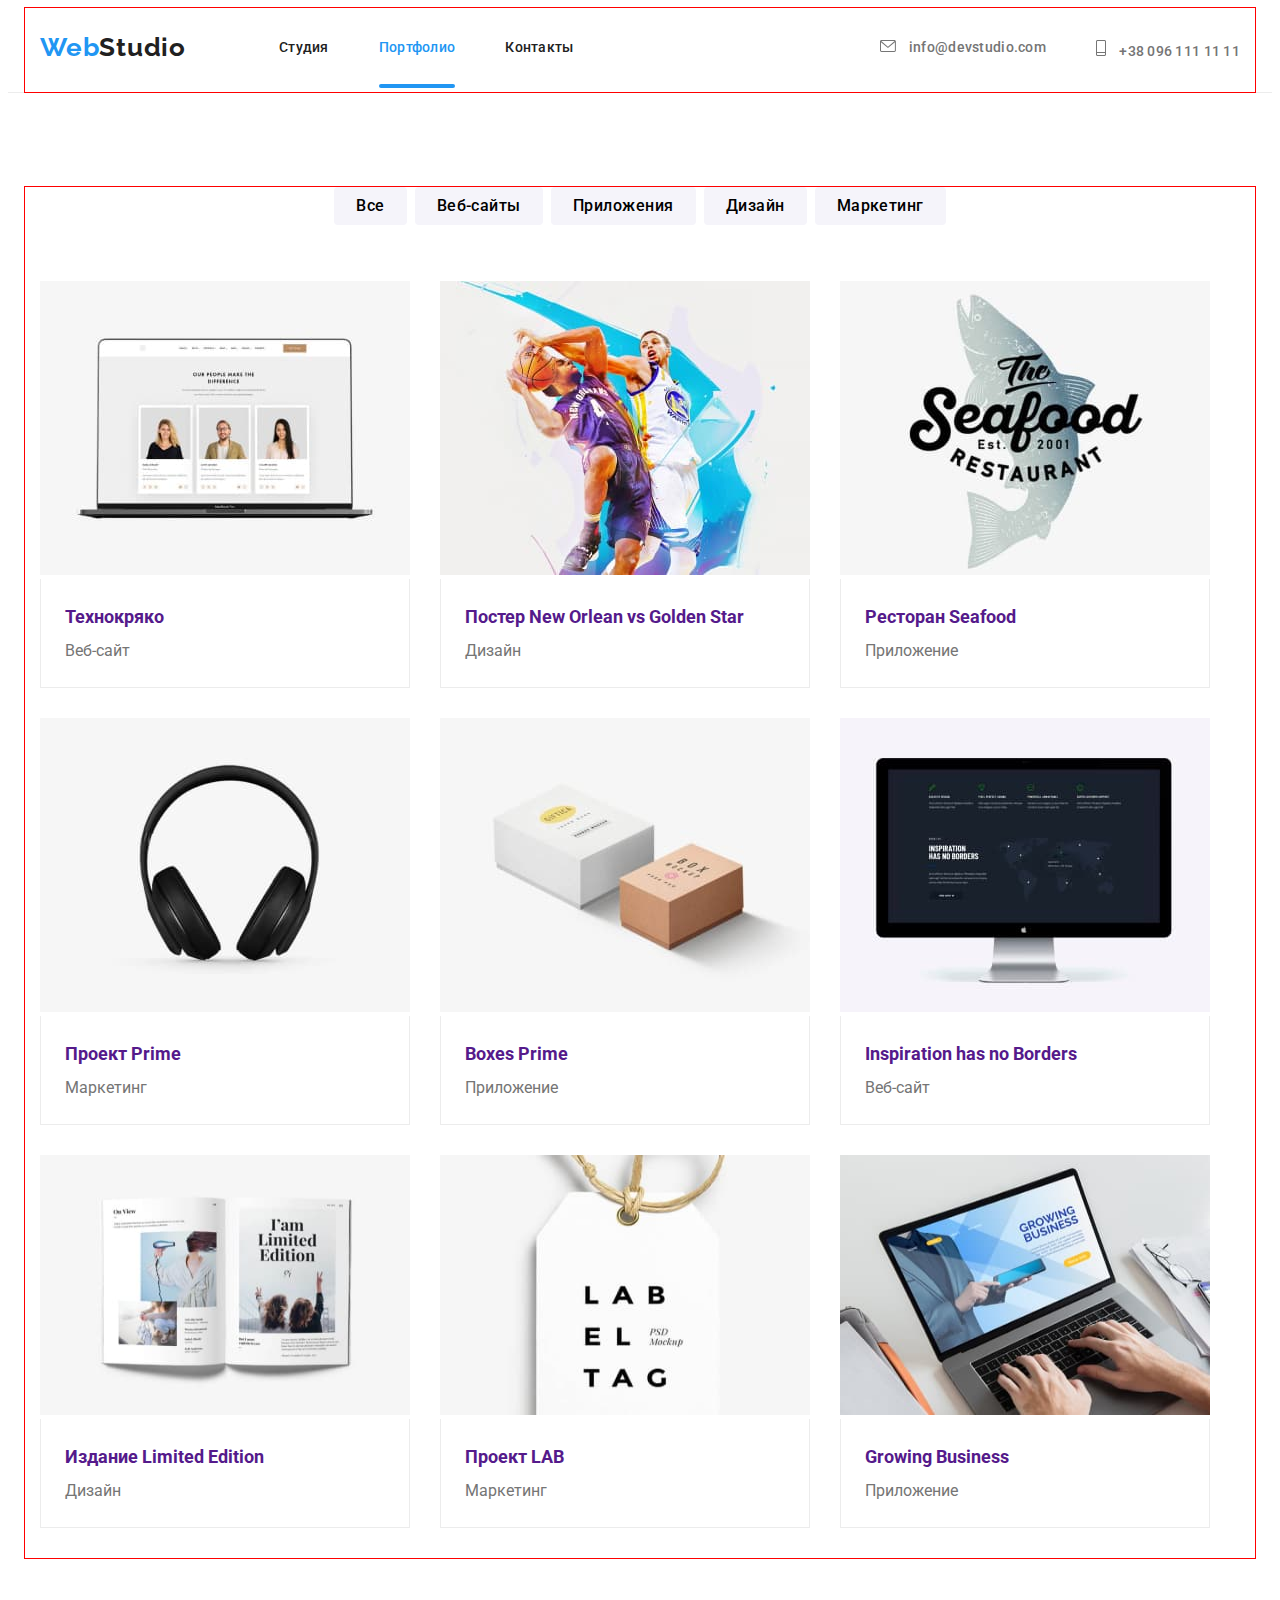
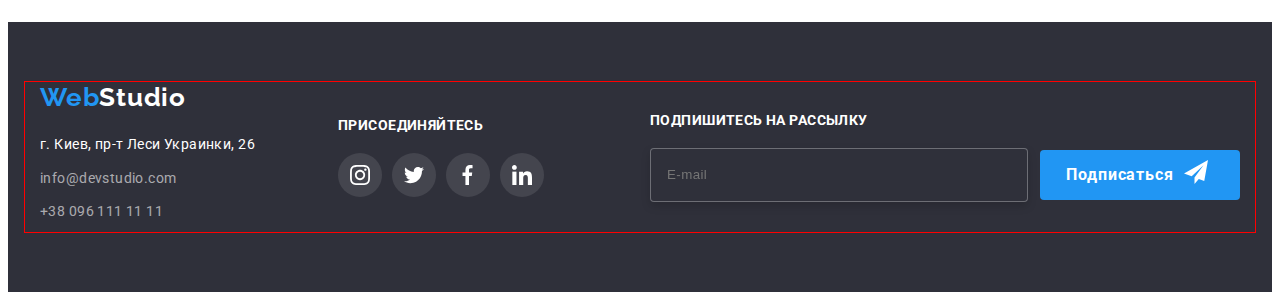
==== portfolio.html @ 4dfb2ddc "add" ====
<!DOCTYPE html>
<html lang="ru">
  <head>
    <meta charset="UTF-8" />
    <title>homework_website</title>
    <link rel="preconnect" href="https://fonts.googleapis.com" />
    <link rel="preconnect" href="https://fonts.gstatic.com" crossorigin />
    <link
      href="https://fonts.googleapis.com/css2?family=Raleway:wght@400;500;700&family=Roboto:wght@400;500;700;900&display=swap"
      rel="stylesheet"
    />
    <link
      rel="stylesheet"
      href="https://cdnjs.cloudflare.com/ajax/libs/modern-normalize/1.1.0/modern-normalize.min.css"
      integrity="sha512-wpPYUAdjBVSE4KJnH1VR1HeZfpl1ub8YT/NKx4PuQ5NmX2tKuGu6U/JRp5y+Y8XG2tV+wKQpNHVUX03MfMFn9Q=="
      crossorigin="anonymous"
      referrerpolicy="no-referrer"
    />
    <link rel="stylesheet" href="css/styles.css" />
  </head>

  <body class="body">
    <header class="header">
      <div class="container">
        <div class="container-header">
          <a class="logo link" href=""
            ><span class="logo-style-first">Web</span
            ><span class="logo-style-second">Studio</span></a
          >

          <nav>
            <ul class="site-nav1">
              <li class="header-link">
                <a class="header-item link contacts" href="./index.html"
                  >Студия</a
                >
              </li>
              <li class="header-link">
                <a class="header-item link current contacts" href=""
                  >Портфолио</a
                >
              </li>
              <li class="header-link">
                <a class="header-item link contacts" href="">Контакты</a>
              </li>
            </ul>
          </nav>
          <ul class="site-nav2">
            <li class="header-link">
              <a
                class="header-item link contacts-link"
                href="mailto:info@devstudio.com"
              >
                <svg class="my-icon" width="16" height="12">
                  <use
                    href="./images/symbol-defs.svg#icon-envelope-hover"
                  ></use>
                </svg>
                info@devstudio.com</a
              >
            </li>
            <li class="header-link">
              <a class="header-item link contacts-link" href="tel:+380961111111"
                ><svg class="my-icon" width="10" height="16">
                  <use href="./images/symbol-defs.svg#icon-telefon"></use>
                </svg>
                +38 096 111 11 11</a
              >
            </li>
          </ul>
        </div>
      </div>
    </header>

    <main>
      <section class="section section-no-padding">
        <div class="container">
          <h1 class="header-portfolio">portfolio</h1>
          <ul class="hero-button">
            <li class="hero-link">
              <button class="button" type="button">Все</button>
            </li>
            <li class="hero-link">
              <button class="button" type="button">Веб-сайты</button>
            </li>
            <li class="hero-link">
              <button class="button" type="button">Приложения</button>
            </li>
            <li class="hero-link">
              <button class="button" type="button">Дизайн</button>
            </li>
            <li class="hero-link">
              <button class="button" type="button">Маркетинг</button>
            </li>
          </ul>
          <ul class="flex-container">
            <li class="list-portfolio shadow">
              <a class="link content-link" href="">
                <div class="content-top-wrap">
                  <img
                    src="./img/img1.jpg"
                    alt="фото1"
                    width="370"
                    height="294"
                  />
                  <p class="content-top-text">
                    Ресурс предлагает комплексные предложения с разным уровнем
                    функционала и сервисов. Все это позволит посетителю получить
                    исчерпывающие сведения о компании или частном лице.
                  </p>
                </div>
                <div class="container-elements">
                  <h2 class="post-title">Технокряко</h2>
                  <p class="site-item">Веб-сайт</p>
                </div>
              </a>
            </li>

            <li class="list-portfolio shadow">
              <a class="link content-link" href="">
                <div class="content-top-wrap">
                  <img
                    src="./img/img2.jpg"
                    alt="фото2"
                    width="370"
                    height="294"
                  />
                  <p class="content-top-text">
                    Ресурс предлагает комплексные предложения с разным уровнем
                    функционала и сервисов. Все это позволит посетителю получить
                    исчерпывающие сведения о компании или частном лице.
                  </p>
                </div>
                <div class="container-elements">
                  <h2 class="post-title">Постер New Orlean vs Golden Star</h2>
                  <p class="design-item">Дизайн</p>
                </div>
              </a>
            </li>

            <li class="list-portfolio shadow">
              <a class="link content-link" href="">
                <div class="content-top-wrap">
                  <img
                    src="./img/img3.jpg"
                    alt="фото3"
                    width="370"
                    height="294"
                  />
                  <p class="content-top-text">
                    Ресурс предлагает комплексные предложения с разным уровнем
                    функционала и сервисов. Все это позволит посетителю получить
                    исчерпывающие сведения о компании или частном лице.
                  </p>
                </div>
                <div class="container-elements">
                  <h2 class="post-title">Ресторан Seafood</h2>
                  <p class="application-item">Приложение</p>
                </div>
              </a>
            </li>

            <li class="list-portfolio shadow">
              <a class="link content-link" href="">
                <div class="content-top-wrap">
                  <img
                    src="./img/img4.jpg"
                    alt="фото4"
                    width="370"
                    height="294"
                  />
                  <p class="content-top-text">
                    Ресурс предлагает комплексные предложения с разным уровнем
                    функционала и сервисов. Все это позволит посетителю получить
                    исчерпывающие сведения о компании или частном лице.
                  </p>
                </div>
                <div class="container-elements">
                  <h2 class="post-title">Проект Prime</h2>
                  <p class="marketing-item">Маркетинг</p>
                </div>
              </a>
            </li>
            <li class="list-portfolio shadow">
              <a class="link content-link" href="">
                <div class="content-top-wrap">
                  <img
                    src="./img/img5.jpg"
                    alt="фото4"
                    width="370"
                    height="294"
                  />
                  <p class="content-top-text">
                    Ресурс предлагает комплексные предложения с разным уровнем
                    функционала и сервисов. Все это позволит посетителю получить
                    исчерпывающие сведения о компании или частном лице.
                  </p>
                </div>
                <div class="container-elements">
                  <h2 class="post-title">Boxes Prime</h2>
                  <p class="application-item">Приложение</p>
                </div>
              </a>
            </li>
            <li class="list-portfolio shadow">
              <a class="link content-link" href="">
                <div class="content-top-wrap">
                  <img
                    src="./img/img6.jpg"
                    alt="фото4"
                    width="370"
                    height="294"
                  />
                  <p class="content-top-text">
                    Ресурс предлагает комплексные предложения с разным уровнем
                    функционала и сервисов. Все это позволит посетителю получить
                    исчерпывающие сведения о компании или частном лице.
                  </p>
                </div>
                <div class="container-elements">
                  <h2 class="post-title">Inspiration has no Borders</h2>
                  <p class="site-item">Веб-сайт</p>
                </div>
              </a>
            </li>
            <li class="list-portfolio shadow">
              <a class="link content-link" href="">
                <div class="content-top-wrap">
                  <img
                    src="./img/img7.jpg"
                    alt="фото4"
                    width="370"
                    height="260"
                  />
                  <p class="content-top-text">
                    Ресурс предлагает комплексные предложения с разным уровнем
                    функционала и сервисов. Все это позволит посетителю получить
                    исчерпывающие сведения о компании или частном лице.
                  </p>
                </div>
                <div class="container-elements">
                  <h2 class="post-title">Издание Limited Edition</h2>
                  <p class="design-item">Дизайн</p>
                </div>
              </a>
            </li>
            <li class="list-portfolio shadow">
              <a class="link content-link" href="">
                <div class="content-top-wrap">
                  <img
                    src="./img/img8.jpg"
                    alt="фото4"
                    width="370"
                    height="260"
                  />
                  <p class="content-top-text">
                    Ресурс предлагает комплексные предложения с разным уровнем
                    функционала и сервисов. Все это позволит посетителю получить
                    исчерпывающие сведения о компании или частном лице.
                  </p>
                </div>
                <div class="container-elements">
                  <h2 class="post-title">Проект LAB</h2>
                  <p class="marketing-item">Маркетинг</p>
                </div>
              </a>
            </li>
            <li class="list-portfolio shadow">
              <a class="link content-link" href="">
                <div class="content-top-wrap">
                  <img
                    src="./img/img9.jpg"
                    alt="фото4"
                    width="370"
                    height="260"
                  />
                  <p class="content-top-text">
                    Ресурс предлагает комплексные предложения с разным уровнем
                    функционала и сервисов. Все это позволит посетителю получить
                    исчерпывающие сведения о компании или частном лице.
                  </p>
                </div>
                <div class="container-elements">
                  <h2 class="post-title">Growing Business</h2>
                  <p class="application-item">Приложение</p>
                </div>
              </a>
            </li>
          </ul>
        </div>
      </section>
    </main>
    <footer class="footer">
      <div class="container container-footer">
        <div class="container-adress">
          <a class="logo-footer link" href=""
            ><span class="logo-style-first">Web</span
            ><span class="logo-style-second">Studio</span></a
          >
          <address>
            <ul>
              <li class="footer-link">
                <a class="footer-adress link" href=""
                  >г. Киев, пр-т Леси Украинки, 26</a
                >
              </li>
              <li class="footer-link">
                <a
                  class="footer-item link contacts-link-footer"
                  href="mailto:info@devstudio.com"
                  >info@devstudio.com</a
                >
              </li>
              <li class="footer-link">
                <a
                  class="footer-item link contacts-link-footer"
                  href="tel:+380961111111"
                  >+38 096 111 11 11</a
                >
              </li>
            </ul>
          </address>
        </div>
        <div class="footer-slogan">
          <h3 class="footer-text">присоединяйтесь</h3>
          <ul class="footer-soc-list">
            <li class="footer-soc-item">
              <a href="" class="footer-soc-link link">
                <svg class="footer-soc-icon" width="20" height="20">
                  <use href="./images/symbol-defs.svg#icon-instagram"></use>
                </svg>
              </a>
            </li>
            <li class="footer-soc-item">
              <a href="" class="footer-soc-link link">
                <svg class="footer-soc-icon" width="20" height="20">
                  <use href="./images/symbol-defs.svg#icon-twitter"></use>
                </svg>
              </a>
            </li>
            <li class="footer-soc-item">
              <a href="" class="footer-soc-link link">
                <svg class="footer-soc-icon" width="20" height="20">
                  <use href="./images/symbol-defs.svg#icon-facebook"></use>
                </svg>
              </a>
            </li>
            <li class="footer-soc-item">
              <a href="" class="footer-soc-link link">
                <svg class="footer-soc-icon" width="20" height="20">
                  <use href="./images/symbol-defs.svg#icon-linkedin"></use>
                </svg>
              </a>
            </li>
          </ul>
        </div>
        <div class="footer-send">
          <h3 class="footer-text">ПОДПИШИТЕСЬ НА РАССЫЛКУ</h3>
          <form class="mail-box">
            <input
              type="text"
              class="footer-modal-input"
              placeholder="E-mail"
            />
            <button type="button" class="footer-modal-button">
              Подписаться
              <svg class="name-modal-icon" width="24" height="24">
                <use href="./images/symbol-defs.svg#icon-send"></use>
              </svg>
            </button>
          </form>
        </div>
      </div>
    </footer>
  </body>
</html>
---- css/styles.css ----
:root {
  --primary-white-color: #ffffff;
  --primary-text-color: #212121;
  --accent-color: #2196f3;
}
.body {
  font-family: "Roboto", sans-serif;
  font-weight: 400;
  color: var(--primary-text-color);
  background-color: var(--primary-white-color);
}
.section {
  padding-top: 94px;
  padding-bottom: 94px;
}
h1,
h2,
h3,
p {
  margin: 0;
}
ul,
ol {
  margin: 0;
  padding-left: 0;
}
.button {
  cursor: pointer;
}
.img {
  display: block;
  max-width: 100%;
}
.container {
  width: 1200px;
  padding-left: 15px;
  padding-right: 15px;
  margin-left: auto;
  margin-right: auto;
  outline: 1px solid red;
}

.container-header {
  display: flex;
}
.header {
  font-size: 16px;
  line-height: 2;
  text-align: center;
  color: rgb(117, 117, 117);
  border-bottom: 1px solid #ececec;
}

.site-nav1 {
  display: flex;
}
.site-nav2 {
  display: flex;
  margin-left: auto;
}
.logo {
  display: block;
  font-family: "Raleway";
  font-style: Bold;
  font-weight: 700;
  font-size: 26px;
  line-height: 1.2;
  color: var(--primary-text-color);
  text-align: left;
  margin-right: 93px;
  padding-top: 24px;
  padding-bottom: 24px;
}

.header-link {
  display: block;
  padding-top: 32px;
  padding-bottom: 32px;
  transition-duration: 250ms;
  transition-timing-function: cubic-bezier(0.4, 0, 0.2, 1);
}
.header-item {
  display: block;
  transition-duration: 250ms;
  transition-timing-function: cubic-bezier(0.4, 0, 0.2, 1);
  position: relative;
}

.header-item.current::after {
  content: "";
  position: absolute;
  width: 100%;
  height: 4px;
  background-color: #2196f3;
  border-radius: 2px;
  left: 0;
  bottom: -32px;
}
.link {
  text-decoration: none;
}

.hero-section {
  max-width: 1600px;
  height: 600px;
  margin-left: auto;
  margin-right: auto;
  text-align: center;
  background-image: linear-gradient(
      to right,
      rgba(47, 48, 58, 0.4),
      rgba(47, 48, 58, 0.4)
    ),
    url("../images/img_overlay.jpg");
  background-repeat: no-repeat;
  background-position: center;
  background-size: cover;
  padding-bottom: 200px;
  padding-top: 200px;
}
.hero {
  max-width: 1600px;
  display: inline-block;
  width: 696px;
  font-weight: 900;
  font-size: 44px;
  line-height: 1.4;
  text-align: center;
  letter-spacing: 0.06em;
  text-transform: uppercase;
  color: var(--primary-white-color);
  padding-bottom: 30px;
}

.button-blue-hero {
  display: block;
  font-family: "Roboto";
  font-style: normal;
  background-color: var(--accent-color);
  color: var(--primary-white-color);
  font-weight: 700;
  width: 200px;
  height: 50px;
  font-size: 16px;
  line-height: 1.88;
  letter-spacing: 0.06em;
  text-align: center;
  border: 1px solid transparent;
  border-radius: 4px;
  cursor: pointer;
  box-shadow: 0px 4px 4px rgba(0, 0, 0, 0.15);
  border: none;
  margin: auto;
  transition-duration: 250ms;
  transition-timing-function: cubic-bezier(0.4, 0, 0.2, 1);
}

.button-blue-hero:hover,
.button-blue-hero:focus {
  background-color: var(--accent-color);
}
.flex-container {
  display: flex;
  flex-wrap: wrap;
  margin-bottom: -30px;
}
.list-text {
  display: block;
  width: 270px;
  justify-content: space-between;
  margin-right: 30px;
}

.list-text:nth-child(4n) {
  margin-right: 0;
  margin-bottom: 0;
}

.list {
  display: block;
  justify-content: space-between;
  margin-right: 30px;
}
.list:nth-child(3n) {
  margin-right: 0;
}
.list-portfolio {
  display: block;
  justify-content: space-between;
  margin-bottom: 30px;
  margin-right: 30px;
  transition-duration: 250ms;
  transition-timing-function: cubic-bezier(0.4, 0, 0.2, 1);
}
.list-portfolio:nth-child(3n) {
  margin-right: 0;
}
.list-portfolio:hover,
.list-portfolio:focus {
  box-shadow: 0px 1px 1px rgba(0, 0, 0, 0.12), 0px 4px 4px rgba(0, 0, 0, 0.06),
    1px 4px 6px rgba(0, 0, 0, 0.16);
}
.list-portfolio:hover .content-top-text {
  transform: translateY(0%);
}
.list-image {
  display: block;
  width: 370px;
  justify-content: space-between;
  margin-right: 30px;
  position: relative;
}
.list-image:nth-child(3n) {
  margin-right: 0;
}

.list-team {
  display: block;
  width: 370px;
  justify-content: space-between;
  background-color: #ffffff;
  border: 1px solid #ececec;
  margin-right: 30px;
  box-shadow: 0px 1px 3px rgba(0, 0, 0, 0.12), 0px 1px 1px rgba(0, 0, 0, 0.14),
    0px 2px 1px rgba(0, 0, 0, 0.2);
  border-radius: 0px 0px 4px 4px;
}
.list-team:last-child {
  margin-right: 0;
}
.link-image {
  text-decoration: none;
}
.text-image {
  font-weight: 700;
  font-size: 14px;
  line-height: 1.14;
  text-align: center;
  letter-spacing: 0.03em;
  text-transform: uppercase;
  color: var(--primary-white-color);
  background-color: rgba(47, 48, 58, 0.8);
  position: absolute;
  bottom: 0;
  right: 0;
  width: 100%;
  height: 70px;
  display: flex;
  align-items: center;
  justify-content: center;
  padding-top: 27px;
  padding-bottom: 27px;
}
.container-elements {
  display: block;
  border: 1px solid #ececec;
  border-top: none;
  padding: 20px 24px 20px 24px;
}

.link.current {
  color: var(--accent-color);
}
.header:hover,
.header:focus {
  color: #2196f3;
}

.logo-footer {
  font-family: "Raleway";
  font-style: Bold;
  font-size: 26px;
  line-height: 1.2;
  color: var(--primary-white-color);
  display: block;
}
.contacts-link {
  font-weight: 500;
  font-size: 14px;
  line-height: 1.14;
  letter-spacing: 0.02em;
  color: #757575;
  display: block;
  text-align: right;
  margin-left: 50px;
}
.contacts-link:nth-last-child(-2n) {
  margin-left: 0;
}

.contacts {
  font-weight: 500;
  font-size: 14px;
  line-height: 1.14;
  letter-spacing: 0.02em;
  color: var(--primary-text-color);
  display: block;
  margin-right: 50px;
}
.contacts:nth-child(2n) {
  margin-right: 0;
}

.contacts-link-footer {
  font-family: "Roboto";
  font-style: normal;
  font-weight: 400;
  font-size: 14px;
  line-height: 24px;
  letter-spacing: 0.03em;
  color: rgba(255, 255, 255, 0.6);
  display: block;
}

.button-blue-hero {
  display: block;
  font-family: "Roboto";
  font-style: normal;
  background-color: var(--accent-color);
  color: var(--primary-white-color);
  font-weight: 500;
  font-size: 16px;
  line-height: 1.6;
  text-align: center;
  letter-spacing: 0.03em;
  border-radius: 4px;
  padding-left: 22px;
  padding-right: 22px;
  padding-top: 6px;
  padding-bottom: 6px;
  border: none;
  transition: transform 300ms;
}
.button-blue-hero:hover,
.button-blue-hero:focus {
  background-color: var(--accent-color);
}
.button {
  display: block;
  font-family: "Roboto";
  font-style: normal;
  background-color: #f5f4fa;
  color: black;
  font-weight: 500;
  font-size: 16px;
  line-height: 1.6;
  text-align: center;
  letter-spacing: 0.03em;
  border-radius: 4px;
  padding-left: 22px;
  padding-right: 22px;
  padding-top: 6px;
  padding-bottom: 6px;
  border: none;
  transition-duration: 250ms;
  transition-timing-function: cubic-bezier(0.4, 0, 0.2, 1);
}

.button:hover,
.button:focus {
  box-shadow: 0px 4px 4px 0px rgba(0, 0, 0, 0.25);
}
.logo-style-first {
  font-family: "Raleway";
  font-weight: 700;
  font-size: 26px;
  line-height: 1.19;
  letter-spacing: 0.03em;
  color: var(--accent-color);
}
.logo-style-second {
  font-family: "Raleway";
  font-weight: 700;
  font-size: 26px;
  line-height: 1.19;
  letter-spacing: 0.03em;
}
.title-logo {
  display: flex;
}
.my-icon {
  display: inline-block;
  fill: currentColor;
  margin-right: 10px;
  justify-content: center;
}
.hidden {
  position: absolute;
  width: 1px;
  height: 1px;
  margin: -1px;
  border: 0;
  padding: 0;
  clip: rect(0 0 0 0);
  overflow: hidden;
}

.list-icon {
  display: flex;
  width: 270px;
  height: 120px;
  border-radius: 4px;
  justify-content: center;
  align-items: center;
  margin-bottom: 30px;
  background-color: rgba(245, 244, 250, 1);
}
.title-icon {
  width: 70px;
  height: 70px;
}
.title-text {
  display: flex;
  margin-right: -30px;
}
.title {
  display: block;
  margin-bottom: 10px;
  font-weight: 700;
  font-size: 14px;
  line-height: 1.14;
  letter-spacing: 0.03em;
  text-transform: uppercase;
}
.text {
  display: block;
  font-size: 14px;
  line-height: 1.7;
  letter-spacing: 0.03em;
  color: #757575;
}
.title-image {
  display: block;
  text-align: center;
  margin-top: -94px;
  margin-bottom: 50px;
  font-weight: 700;
  font-size: 36px;
  line-height: 1.17;
  text-align: center;
  letter-spacing: 0.03em;
}
.title-team {
  display: block;
  text-align: center;
  margin-bottom: 50px;
  font-weight: 700;
  font-size: 36px;
  line-height: 1.17;
  text-align: center;
  letter-spacing: 0.03em;
}
.container-img {
  display: flex;
  justify-content: center;
}
.img {
  display: block;
  margin-right: 30px;
}
.img:last-child {
  margin-right: 0;
}
.container-image {
  display: flex;

  justify-content: space-between;
}
.image {
  display: block;
  margin-right: 30px;
}
.image:last-child {
  margin-right: 0;
}
.container-team {
  padding-top: 30px;
  padding-bottom: 30px;
}
.name {
  display: block;
  font-weight: 500;
  font-size: 16px;
  line-height: 1.18;
  text-align: center;
  letter-spacing: 0.03em;
}
.profession {
  display: block;
  font-size: 16px;
  line-height: 1.18;
  text-align: center;
  letter-spacing: 0.03em;
  color: #757575;
  margin-top: 10px;
  margin-bottom: 16px;
}
.team {
  background-color: #f5f4fa;
}

.content-top-wrap {
  position: relative;
  overflow: hidden;
}

.content-top-text {
  position: absolute;
  top: 0;
  left: 0;
  font-weight: 400;
  font-size: 18px;
  line-height: 1.56;
  letter-spacing: 0.03em;
  background-color: rgba(33, 150, 243, 0.9);
  color: var(--primary-white-color);
  padding: 63px 24px;
  height: 100%;
  transform: translateY(101%);
  transition-duration: 250ms;
  transition-timing-function: cubic-bezier(0.4, 0, 0.2, 1);
}

.header-link:hover,
.header-link:focus {
  color: var(--accent-color);
}
.header-item:hover,
.header-item:focus {
  color: var(--accent-color);
}
.header-link:active {
  color: var(--accent-color);
}
.header-item:active {
  color: var(--accent-color);
}
.overlay {
  max-width: 1600px;
  height: 600px;
  margin-left: auto;
  margin-right: auto;
}
.hero-button {
  display: flex;
  justify-content: center;
  padding-bottom: 56px;
}
.hero-link {
  display: block;
  margin-right: 8px;
  align-items: center;
  transition-duration: 250ms;
  transition-timing-function: cubic-bezier(0.4, 0, 0.2, 1);
}
.hero-link:nth-child(5n) {
  margin-right: 0;
}

.header-link,
.hero-link,
.list,
.footer-link,
.link,
.footer-soc-list {
  list-style: none;
}

.hero-link:hover,
.hero-link:focus {
  color: var(--accent-color);
}
.hero-item:hover,
.hero-item:focus {
  color: var(--accent-color);
}
.button:hover,
.button:focus {
  color: white;
  background-color: #2196f3;
}
.site-item:hover,
.site-item:focus {
  color: var(--accent-color);
}
.design-item:hover,
.design-item:focus {
  color: var(--accent-color);
}
.application-item:hover,
.application-item:focus {
  color: var(--accent-color);
}
.marketing-item:hover,
.marketing-item:focus {
  color: var(--accent-color);
}
.post-title {
  font-weight: 700;
  font-style: bold;
  font-size: 18px;
  line-height: 2;
}
.site-item,
.application-item,
.marketing-item,
.design-item {
  font-size: 16px;
  line-height: 2;
  color: #757575;
}
.button,
.hero-item {
  cursor: pointer;
}
.header-portfolio {
  position: absolute;
  width: 1px;
  height: 1px;
  margin: -1px;
  border: 0;
  padding: 0;
  white-space: nowrap;
  clip-path: inset(100%);
  clip: rect(0 0 0 0);
  overflow: hidden;
}
.soc-item {
  width: 44px;
  height: 44px;
  margin-right: 10px;
}
.soc-item:last-child {
  margin-right: 0;
}
.soc-list {
  display: flex;
  justify-content: center;
}
.soc-link {
  width: 100%;
  height: 100%;
  background-color: #ffffff;
  display: flex;
  align-items: center;
  justify-content: center;
  border-radius: 50%;
  color: rgba(175, 177, 184, 1);
  transition-duration: 250ms;
  transition-timing-function: cubic-bezier(0.4, 0, 0.2, 1);
}
.soc-link:hover,
.soc-link:focus {
  background-color: var(--accent-color);
  color: #ffffff;
}
.soc-icon {
  align-items: center;
  fill: currentColor;
}

/*------- Footer-------- */
.footer {
  background: #2f303a;
  padding-top: 60px;
  padding-bottom: 60px;
}
.container-footer {
  display: flex;
  align-items: center;
  justify-content: space-between;
}
.footer-adress {
  display: block;
  font-style: normal;
  font-size: 14px;
  line-height: 1.7;
  letter-spacing: 0.03em;
  color: var(--primary-white-color);
  /* padding-right: 70px; */
}
.logo-footer {
  margin-bottom: 20px;
}

.footer-item {
  display: block;
  margin-bottom: 9px;
  transition-duration: 250ms;
  transition-timing-function: cubic-bezier(0.4, 0, 0.2, 1);
}
.footer-link {
  display: block;
  margin-bottom: 9px;
  transition-duration: 250ms;
  transition-timing-function: cubic-bezier(0.4, 0, 0.2, 1);
}
.footer-link:hover,
.footer-link:focus,
.footer-item:hover,
.footer-item:focus {
  color: var(--accent-color);
}

.footer-slogan {
  display: block;
  padding-left: 70px;
}

.footer-soc-item {
  width: 44px;
  height: 44px;
  margin-right: 10px;
  margin-top: 20px;
}
.footer-soc-item:last-child {
  margin-right: 0;
}
.footer-soc-list {
  display: flex;
  justify-content: center;
  padding-right: 93px;
}
.footer-soc-link {
  width: 100%;
  height: 100%;
  background: rgba(255, 255, 255, 0.1);
  display: flex;
  align-items: center;
  justify-content: center;
  border-radius: 50%;
  color: rgba(255, 255, 255, 1);
  transition-duration: 250ms;
  transition-timing-function: cubic-bezier(0.4, 0, 0.2, 1);
}
.footer-soc-link:hover,
.footer-soc-link:focus {
  background-color: var(--accent-color);
  color: #ffffff;
}
.footer-soc-icon {
  align-items: center;
  fill: currentColor;
}
.footer-text {
  font-weight: 700;
  font-size: 14px;
  line-height: 16px;
  letter-spacing: 0.03em;
  text-transform: uppercase;
  color: rgba(255, 255, 255, 1);
}
.mail-box {
  display: flex;
  align-items: center;
  padding-top: 20px;
}

.footer-modal-input {
  width: 358px;
  height: 50px;
  border: 1px solid rgba(255, 255, 255, 0.3);
  border-radius: 4px;
  margin-right: 12px;
  background-color: #2f303a;
  align-items: center;
  letter-spacing: 0.03em;
  padding-left: 16px;
  color: rgba(255, 255, 255, 0.6);
  filter: drop-shadow(0px 4px 4px rgba(0, 0, 0, 0.15));
}

.footer-modal-button {
  display: block;
  font-family: inherit;
  position: relative;
  font-weight: 700;
  font-size: 16px;
  line-height: 1.88;
  color: var(--primary-white-color);
  background-color: var(--accent-color);
  border-radius: 4px;
  cursor: pointer;
  transition: box-shadow 250ms cubic-bezier(0.4, 0, 0.2, 1);
  border: none;
  line-height: 30px;
  width: 200px;
  height: 50px;
  letter-spacing: 0.06em;
  padding-top: 10px;
  padding-bottom: 10px;
  padding-left: 22px;
  padding-right: 62px;
}

.footer-modal-button:hover,
.footer-modal-button:focus {
  box-shadow: 0px 4px 4px rgba(0, 0, 0, 0.15);
}
.icon-send {
  display: block;
  align-items: center;
}
.name-modal-icon {
  fill: var(--primary-white-color);
  position: absolute;
  margin-left: 10px;
}

.client-soc-item {
  width: 170px;
  height: 92px;
  margin-right: 30px;
}
.client-soc-item:last-child {
  margin-right: 0;
}
.client-soc-list {
  display: flex;
  justify-content: center;
}

.client-soc-list:last-child {
  margin-right: 0;
}
.client-soc-link {
  width: 100%;
  height: 100%;
  background: rgba(255, 255, 255, 0.1);
  display: flex;
  align-items: center;
  justify-content: center;
  border: 1px solid #afb1b8;
  border-radius: 4px;
  color: rgba(175, 177, 184, 1);
  transition-duration: 250ms;
  transition-timing-function: cubic-bezier(0.4, 0, 0.2, 1);
}
.client-soc-link:hover,
.client-soc-link:focus {
  border-color: var(--accent-color);
  color: #ffffff;
}
.client-soc-icon {
  align-items: center;
  fill: #afb1b8;
  transition-duration: 250ms;
  transition-timing-function: cubic-bezier(0.4, 0, 0.2, 1);
}
.client-soc-link:hover .client-soc-icon,
.client-soc-link:focus .client-soc-icon {
  fill: var(--accent-color);
}
.client-text {
  font-weight: 700;
  font-size: 36px;
  line-height: 42px;
  text-align: center;
  letter-spacing: 0.03em;
  color: black;
  margin-bottom: 50px;
}
.shadow:hover,
.shadow:focus {
  box-shadow: 0px 4px 4px 0px rgba(0, 0, 0, 0.25);
}

/* Modal window */
.backdrop {
  position: fixed;
  top: 0;
  width: 100%;
  height: 100%;
  background-color: rgba(0, 0, 0, 0.2);
  transition: opacity 300ms, visibility 300ms;
}

.modal {
  width: 528px;
  min-height: 581px;
  background-color: #ffffff;
  box-shadow: 0px 1px 3px rgba(0, 0, 0, 0.12), 0px 1px 1px rgba(0, 0, 0, 0.14),
    0px 2px 1px rgba(0, 0, 0, 0.2);
  border-radius: 4px;
  position: absolute;
  top: 50%;
  left: 50%;
  transform: translate(-50%, -50%) scaleY(1) rotate(0);
  transition: transform 300ms;
}
.backdrop.is-hidden.modal {
  transform: translate(-50%, -50%) scaleY(0) rotate(180 deg);
}
.modal-close-button {
  border: 1px solid rgba(0, 0, 0, 0.1);
  width: 30px;
  height: 30px;
  border-radius: 50%;
  background-color: transparent;
  display: flex;
  align-items: center;
  justify-content: center;
  padding: 0px;
  position: absolute;
  top: 8px;
  right: 8px;
  cursor: pointer;
}
.is-hidden {
  visibility: hidden;
  opacity: 0;
  pointer-events: none;
}
.modal-form {
  padding-top: 40px;
  padding-left: 40px;
  padding-right: 40px;
  padding-bottom: 40px;
}

.modal-title {
  text-align: center;
  font-size: 20px;
  line-height: 23px;
  font-weight: 700;
  padding-bottom: 12px;
}

.modal-icon {
  position: absolute;
  top: 50%;
  left: 15px;
  transform: translateY(-50%);
}

.modal-input-form {
  width: 100%;
  height: 40px;
  border: 1px solid rgba(33, 33, 33, 0.2);
  border-radius: 4px;
  padding-left: 42px;
  color: var(--primary-text-color);
  transition: border 250ms cubic-bezier(0.4, 0, 0.2, 1);
  outline: none;
}

.modal-input-form:focus,
.modal-input-form:hover {
  border-color: var(--accent-color);
}

.modal-input-form:focus + .modal-icon {
  fill: var(--accent-color);
}

.modal-field {
  display: block;
  margin: 0;
}

.input-wrap {
  display: block;
  position: relative;
  margin: 0;
}

.check-text {
  color: #757575;
  font-size: 14px;
  display: flex;
  justify-content: center;
  margin-bottom: 30px;
}

.check-text::before {
  content: "";
  width: 16px;
  height: 15px;
  border: 2px solid #212121;
  border-radius: 2px;
  margin-right: 8px;
}

.modal-check:checked + .check-text::before {
  background-color: var(--accent-color);
  background-image: url(../images/check.svg);
  fill: #ffffff;
  border: none;
  border-radius: 2px;
  background-repeat: no-repeat;
  background-position: center;
  background-size: contain;
  background-origin: border-box;
}

.modal-check:focus + .check-text::before {
  border-color: var(--accent-color);
}

.modal-label {
  display: block;
  font-size: 12px;
  font-weight: 400px;
  line-height: 1.17;
  letter-spacing: 0.01em;
  color: #757575;
  padding-bottom: 4px;
  padding-top: 10px;
}

.modal-text {
  box-sizing: border-box;
  outline: none;
  width: 100%;
  height: 120px;
  border: 1px solid rgba(33, 33, 33, 0.2);
  border-radius: 4px;
  resize: none;
  padding: 12px 16px;
}

.modal-text:focus,
.modal-text:hover {
  border-color: var(--accent-color);
}

.uslovie {
  margin-left: 5px;
  color: var(--accent-color);
}

.button-sabmit-div {
  display: flex;
  justify-content: center;
}

.button-submit {
  font-family: inherit;
  font-weight: 700;
  font-size: 16px;
  line-height: 1.88;
  color: var(--primary-white-color);
  background: var(--accent-color);
  box-shadow: 0px 4px 4px rgba(0, 0, 0, 0.15);
  border-radius: 4px;
  cursor: pointer;
  text-align: center;
  border: none;
  padding-top: 10px;
  padding-right: 55px;
  padding-bottom: 10px;
  padding-left: 55px;
}
.icon-close-button {
  fill: var(--primary-text-color);
  transition-duration: 250ms;
  transition-timing-function: cubic-bezier(0.4, 0, 0.2, 1);
}
.icon-close-button:hover {
  fill: var(--accent-color);
}
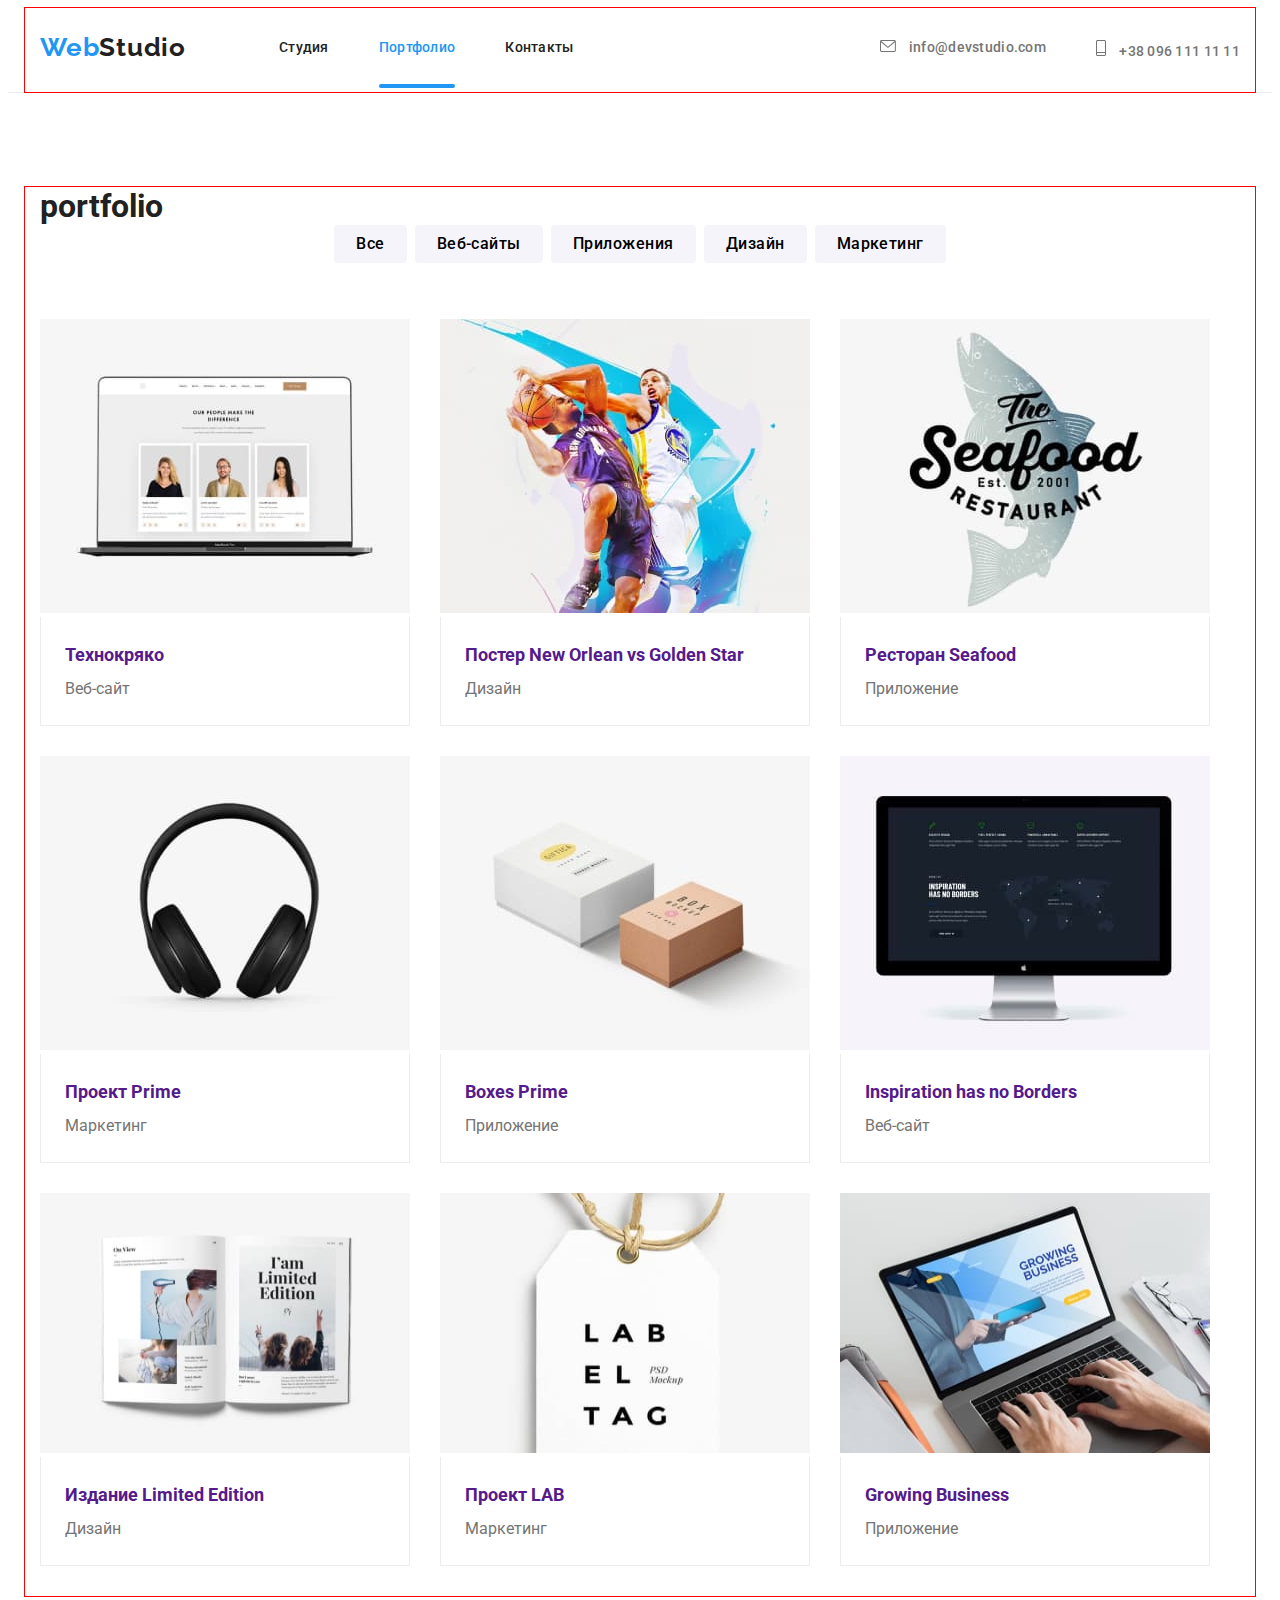
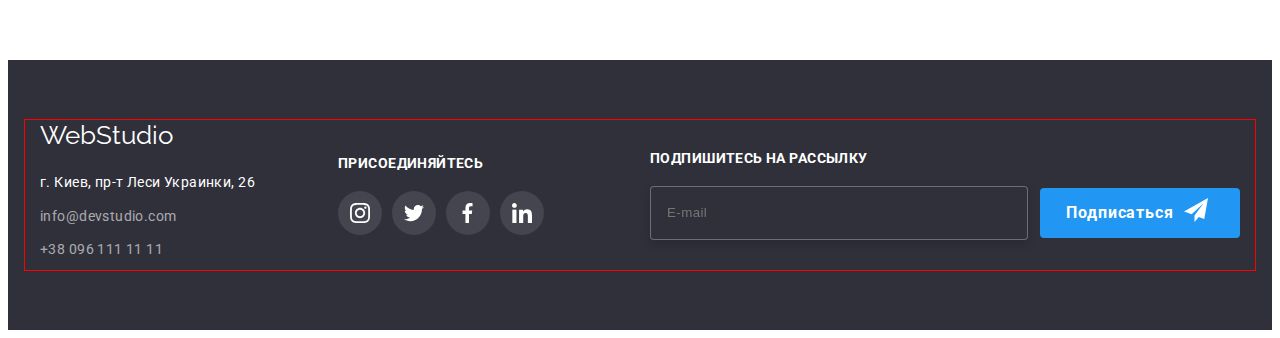
==== commit d983eff5: "add" ====
--- a/portfolio.html
+++ b/portfolio.html
@@ -24,33 +24,28 @@
       <div class="container">
         <div class="container-header">
           <a class="logo link" href=""
-            ><span class="logo-style-first">Web</span
-            ><span class="logo-style-second">Studio</span></a
+            ><span class="logo__leftpart">Web</span
+            ><span class="logo__rightpart">Studio</span></a
           >
 
-          <nav>
-            <ul class="site-nav1">
-              <li class="header-link">
-                <a class="header-item link contacts" href="./index.html"
+          <nav class="nav">
+            <ul class="nav__list">
+              <li class="nav__item">
+                <a class="nav__link link contacts" href="./index.html"
                   >Студия</a
                 >
               </li>
-              <li class="header-link">
-                <a class="header-item link current contacts" href=""
-                  >Портфолио</a
-                >
-              </li>
-              <li class="header-link">
-                <a class="header-item link contacts" href="">Контакты</a>
+              <li class="nav__item">
+                <a class="nav__link link current contacts" href="">Портфолио</a>
+              </li>
+              <li class="nav__item">
+                <a class="nav__link link contacts" href="">Контакты</a>
               </li>
             </ul>
           </nav>
-          <ul class="site-nav2">
-            <li class="header-link">
-              <a
-                class="header-item link contacts-link"
-                href="mailto:info@devstudio.com"
-              >
+          <ul class="connect">
+            <li class="connect__item">
+              <a class="connect__link link" href="mailto:info@devstudio.com">
                 <svg class="my-icon" width="16" height="12">
                   <use
                     href="./images/symbol-defs.svg#icon-envelope-hover"
@@ -59,8 +54,8 @@
                 info@devstudio.com</a
               >
             </li>
-            <li class="header-link">
-              <a class="header-item link contacts-link" href="tel:+380961111111"
+            <li class="connect__item">
+              <a class="connect__link link" href="tel:+380961111111"
                 ><svg class="my-icon" width="10" height="16">
                   <use href="./images/symbol-defs.svg#icon-telefon"></use>
                 </svg>
@@ -75,8 +70,8 @@
     <main>
       <section class="section section-no-padding">
         <div class="container">
-          <h1 class="header-portfolio">portfolio</h1>
-          <ul class="hero-button">
+          <h1 class="portfolio_title">portfolio</h1>
+          <ul class="portfolio__button">
             <li class="hero-link">
               <button class="button" type="button">Все</button>
             </li>
--- a/css/styles.css
+++ b/css/styles.css
@@ -24,8 +24,22 @@
   margin: 0;
   padding-left: 0;
 }
+.link {
+  text-decoration: none;
+}
+.activity__link {
+  text-decoration: none;
+}
 .button {
   cursor: pointer;
+}
+.header-link,
+.hero-link,
+.list,
+.footer-link,
+.link,
+.footer-soc-list {
+  list-style: none;
 }
 .img {
   display: block;
@@ -39,7 +53,7 @@
   margin-right: auto;
   outline: 1px solid red;
 }
-
+/*------- header------- */
 .container-header {
   display: flex;
 }
@@ -50,43 +64,27 @@
   color: rgb(117, 117, 117);
   border-bottom: 1px solid #ececec;
 }
-
-.site-nav1 {
-  display: flex;
-}
-.site-nav2 {
-  display: flex;
-  margin-left: auto;
-}
-.logo {
-  display: block;
-  font-family: "Raleway";
-  font-style: Bold;
-  font-weight: 700;
-  font-size: 26px;
-  line-height: 1.2;
-  color: var(--primary-text-color);
-  text-align: left;
-  margin-right: 93px;
-  padding-top: 24px;
-  padding-bottom: 24px;
-}
-
-.header-link {
+.header:hover,
+.header:focus {
+  color: #2196f3;
+}
+
+/*------- navigation------- */
+.nav__item {
   display: block;
   padding-top: 32px;
   padding-bottom: 32px;
   transition-duration: 250ms;
   transition-timing-function: cubic-bezier(0.4, 0, 0.2, 1);
 }
-.header-item {
+.nav__link {
   display: block;
   transition-duration: 250ms;
   transition-timing-function: cubic-bezier(0.4, 0, 0.2, 1);
   position: relative;
 }
 
-.header-item.current::after {
+.nav__link.current::after {
   content: "";
   position: absolute;
   width: 100%;
@@ -96,11 +94,95 @@
   left: 0;
   bottom: -32px;
 }
-.link {
-  text-decoration: none;
-}
-
-.hero-section {
+
+.nav__item:hover,
+.nav__item:focus {
+  color: var(--accent-color);
+}
+.nav__link:hover,
+.nav__link:focus {
+  color: var(--accent-color);
+}
+.nav__link:active {
+  color: var(--accent-color);
+}
+.nav__link:active {
+  color: var(--accent-color);
+}
+.nav__list {
+  display: flex;
+}
+.logo {
+  display: block;
+  font-family: "Raleway";
+  font-style: Bold;
+  font-weight: 700;
+  font-size: 26px;
+  line-height: 1.2;
+  color: var(--primary-text-color);
+  text-align: left;
+  margin-right: 93px;
+  padding-top: 24px;
+  padding-bottom: 24px;
+}
+/*------- contacts-------- */
+.contacts {
+  font-weight: 500;
+  font-size: 14px;
+  line-height: 1.14;
+  letter-spacing: 0.02em;
+  color: var(--primary-text-color);
+  display: block;
+  margin-right: 50px;
+}
+.contacts:nth-child(2n) {
+  margin-right: 0;
+}
+
+.connect {
+  display: flex;
+  margin-left: auto;
+}
+.connect__link {
+  font-weight: 500;
+  font-size: 14px;
+  line-height: 1.14;
+  letter-spacing: 0.02em;
+  color: #757575;
+  display: block;
+  text-align: right;
+  margin-left: 50px;
+  display: block;
+  transition-duration: 250ms;
+  transition-timing-function: cubic-bezier(0.4, 0, 0.2, 1);
+  position: relative;
+}
+.connect__link:nth-last-child(-2n) {
+  margin-left: 0;
+}
+.connect__link:hover,
+.connect__link:focus {
+  color: var(--accent-color);
+}
+.connect__link:active {
+  color: var(--accent-color);
+}
+.connect__link:active {
+  color: var(--accent-color);
+}
+.connect__item {
+  display: block;
+  padding-top: 32px;
+  padding-bottom: 32px;
+  transition-duration: 250ms;
+  transition-timing-function: cubic-bezier(0.4, 0, 0.2, 1);
+}
+.connect__item:hover,
+.connect__item:focus {
+  color: var(--accent-color);
+}
+/*------- hero-------- */
+.hero {
   max-width: 1600px;
   height: 600px;
   margin-left: auto;
@@ -118,7 +200,7 @@
   padding-bottom: 200px;
   padding-top: 200px;
 }
-.hero {
+.hero__title {
   max-width: 1600px;
   display: inline-block;
   width: 696px;
@@ -132,7 +214,7 @@
   padding-bottom: 30px;
 }
 
-.button-blue-hero {
+.hero__button {
   display: block;
   font-family: "Roboto";
   font-style: normal;
@@ -155,62 +237,30 @@
   transition-timing-function: cubic-bezier(0.4, 0, 0.2, 1);
 }
 
-.button-blue-hero:hover,
-.button-blue-hero:focus {
+.hero__button:hover,
+.hero__button:focus {
   background-color: var(--accent-color);
 }
+
+.hero__overlay {
+  max-width: 1600px;
+  height: 600px;
+  margin-left: auto;
+  margin-right: auto;
+}
+
 .flex-container {
   display: flex;
   flex-wrap: wrap;
   margin-bottom: -30px;
 }
-.list-text {
-  display: block;
-  width: 270px;
+
+.list {
+  display: block;
   justify-content: space-between;
   margin-right: 30px;
 }
-
-.list-text:nth-child(4n) {
-  margin-right: 0;
-  margin-bottom: 0;
-}
-
-.list {
-  display: block;
-  justify-content: space-between;
-  margin-right: 30px;
-}
 .list:nth-child(3n) {
-  margin-right: 0;
-}
-.list-portfolio {
-  display: block;
-  justify-content: space-between;
-  margin-bottom: 30px;
-  margin-right: 30px;
-  transition-duration: 250ms;
-  transition-timing-function: cubic-bezier(0.4, 0, 0.2, 1);
-}
-.list-portfolio:nth-child(3n) {
-  margin-right: 0;
-}
-.list-portfolio:hover,
-.list-portfolio:focus {
-  box-shadow: 0px 1px 1px rgba(0, 0, 0, 0.12), 0px 4px 4px rgba(0, 0, 0, 0.06),
-    1px 4px 6px rgba(0, 0, 0, 0.16);
-}
-.list-portfolio:hover .content-top-text {
-  transform: translateY(0%);
-}
-.list-image {
-  display: block;
-  width: 370px;
-  justify-content: space-between;
-  margin-right: 30px;
-  position: relative;
-}
-.list-image:nth-child(3n) {
   margin-right: 0;
 }
 
@@ -228,29 +278,7 @@
 .list-team:last-child {
   margin-right: 0;
 }
-.link-image {
-  text-decoration: none;
-}
-.text-image {
-  font-weight: 700;
-  font-size: 14px;
-  line-height: 1.14;
-  text-align: center;
-  letter-spacing: 0.03em;
-  text-transform: uppercase;
-  color: var(--primary-white-color);
-  background-color: rgba(47, 48, 58, 0.8);
-  position: absolute;
-  bottom: 0;
-  right: 0;
-  width: 100%;
-  height: 70px;
-  display: flex;
-  align-items: center;
-  justify-content: center;
-  padding-top: 27px;
-  padding-bottom: 27px;
-}
+
 .container-elements {
   display: block;
   border: 1px solid #ececec;
@@ -260,10 +288,6 @@
 
 .link.current {
   color: var(--accent-color);
-}
-.header:hover,
-.header:focus {
-  color: #2196f3;
 }
 
 .logo-footer {
@@ -274,32 +298,6 @@
   color: var(--primary-white-color);
   display: block;
 }
-.contacts-link {
-  font-weight: 500;
-  font-size: 14px;
-  line-height: 1.14;
-  letter-spacing: 0.02em;
-  color: #757575;
-  display: block;
-  text-align: right;
-  margin-left: 50px;
-}
-.contacts-link:nth-last-child(-2n) {
-  margin-left: 0;
-}
-
-.contacts {
-  font-weight: 500;
-  font-size: 14px;
-  line-height: 1.14;
-  letter-spacing: 0.02em;
-  color: var(--primary-text-color);
-  display: block;
-  margin-right: 50px;
-}
-.contacts:nth-child(2n) {
-  margin-right: 0;
-}
 
 .contacts-link-footer {
   font-family: "Roboto";
@@ -312,7 +310,7 @@
   display: block;
 }
 
-.button-blue-hero {
+/* .button-blue-hero {
   display: block;
   font-family: "Roboto";
   font-style: normal;
@@ -334,7 +332,7 @@
 .button-blue-hero:hover,
 .button-blue-hero:focus {
   background-color: var(--accent-color);
-}
+} */
 .button {
   display: block;
   font-family: "Roboto";
@@ -360,7 +358,7 @@
 .button:focus {
   box-shadow: 0px 4px 4px 0px rgba(0, 0, 0, 0.25);
 }
-.logo-style-first {
+.logo__leftpart {
   font-family: "Raleway";
   font-weight: 700;
   font-size: 26px;
@@ -368,7 +366,7 @@
   letter-spacing: 0.03em;
   color: var(--accent-color);
 }
-.logo-style-second {
+.logo__rightpart {
   font-family: "Raleway";
   font-weight: 700;
   font-size: 26px;
@@ -384,6 +382,7 @@
   margin-right: 10px;
   justify-content: center;
 }
+/*------- skils-------- */
 .hidden {
   position: absolute;
   width: 1px;
@@ -394,8 +393,23 @@
   clip: rect(0 0 0 0);
   overflow: hidden;
 }
-
-.list-icon {
+.skils {
+  display: flex;
+  margin-right: -30px;
+}
+.skils__item {
+  display: block;
+  width: 270px;
+  justify-content: space-between;
+  margin-right: 30px;
+}
+
+.skils__item:nth-child(4n) {
+  margin-right: 0;
+  margin-bottom: 0;
+}
+
+.skils__icon {
   display: flex;
   width: 270px;
   height: 120px;
@@ -405,15 +419,12 @@
   margin-bottom: 30px;
   background-color: rgba(245, 244, 250, 1);
 }
-.title-icon {
+.skils__title-icon {
   width: 70px;
   height: 70px;
 }
-.title-text {
-  display: flex;
-  margin-right: -30px;
-}
-.title {
+
+.skils__title {
   display: block;
   margin-bottom: 10px;
   font-weight: 700;
@@ -422,14 +433,15 @@
   letter-spacing: 0.03em;
   text-transform: uppercase;
 }
-.text {
+.skils__text {
   display: block;
   font-size: 14px;
   line-height: 1.7;
   letter-spacing: 0.03em;
   color: #757575;
 }
-.title-image {
+/*------- activity-------- */
+.title {
   display: block;
   text-align: center;
   margin-top: -94px;
@@ -440,6 +452,41 @@
   text-align: center;
   letter-spacing: 0.03em;
 }
+.activity {
+  display: flex;
+  justify-content: space-between;
+}
+.activity__item {
+  display: block;
+  width: 370px;
+  justify-content: space-between;
+  margin-right: 30px;
+  position: relative;
+}
+.activity__item:nth-child(3n) {
+  margin-right: 0;
+}
+.activity__text {
+  font-weight: 700;
+  font-size: 14px;
+  line-height: 1.14;
+  text-align: center;
+  letter-spacing: 0.03em;
+  text-transform: uppercase;
+  color: var(--primary-white-color);
+  background-color: rgba(47, 48, 58, 0.8);
+  position: absolute;
+  bottom: 0;
+  right: 0;
+  width: 100%;
+  height: 70px;
+  display: flex;
+  align-items: center;
+  justify-content: center;
+  padding-top: 27px;
+  padding-bottom: 27px;
+}
+/*------- team-------- */
 .title-team {
   display: block;
   text-align: center;
@@ -461,11 +508,7 @@
 .img:last-child {
   margin-right: 0;
 }
-.container-image {
-  display: flex;
-
-  justify-content: space-between;
-}
+
 .image {
   display: block;
   margin-right: 30px;
@@ -520,32 +563,32 @@
   transition-duration: 250ms;
   transition-timing-function: cubic-bezier(0.4, 0, 0.2, 1);
 }
-
-.header-link:hover,
-.header-link:focus {
-  color: var(--accent-color);
-}
-.header-item:hover,
-.header-item:focus {
-  color: var(--accent-color);
-}
-.header-link:active {
-  color: var(--accent-color);
-}
-.header-item:active {
-  color: var(--accent-color);
-}
-.overlay {
-  max-width: 1600px;
-  height: 600px;
-  margin-left: auto;
-  margin-right: auto;
-}
-.hero-button {
+/*------- portfolio-------- */
+.portfolio__button {
   display: flex;
   justify-content: center;
   padding-bottom: 56px;
 }
+.list-portfolio {
+  display: block;
+  justify-content: space-between;
+  margin-bottom: 30px;
+  margin-right: 30px;
+  transition-duration: 250ms;
+  transition-timing-function: cubic-bezier(0.4, 0, 0.2, 1);
+}
+.list-portfolio:nth-child(3n) {
+  margin-right: 0;
+}
+.list-portfolio:hover,
+.list-portfolio:focus {
+  box-shadow: 0px 1px 1px rgba(0, 0, 0, 0.12), 0px 4px 4px rgba(0, 0, 0, 0.06),
+    1px 4px 6px rgba(0, 0, 0, 0.16);
+}
+.list-portfolio:hover .content-top-text {
+  transform: translateY(0%);
+}
+
 .hero-link {
   display: block;
   margin-right: 8px;
@@ -555,15 +598,6 @@
 }
 .hero-link:nth-child(5n) {
   margin-right: 0;
-}
-
-.header-link,
-.hero-link,
-.list,
-.footer-link,
-.link,
-.footer-soc-list {
-  list-style: none;
 }
 
 .hero-link:hover,
@@ -613,7 +647,7 @@
 .hero-item {
   cursor: pointer;
 }
-.header-portfolio {
+.portfolio__title {
   position: absolute;
   width: 1px;
   height: 1px;
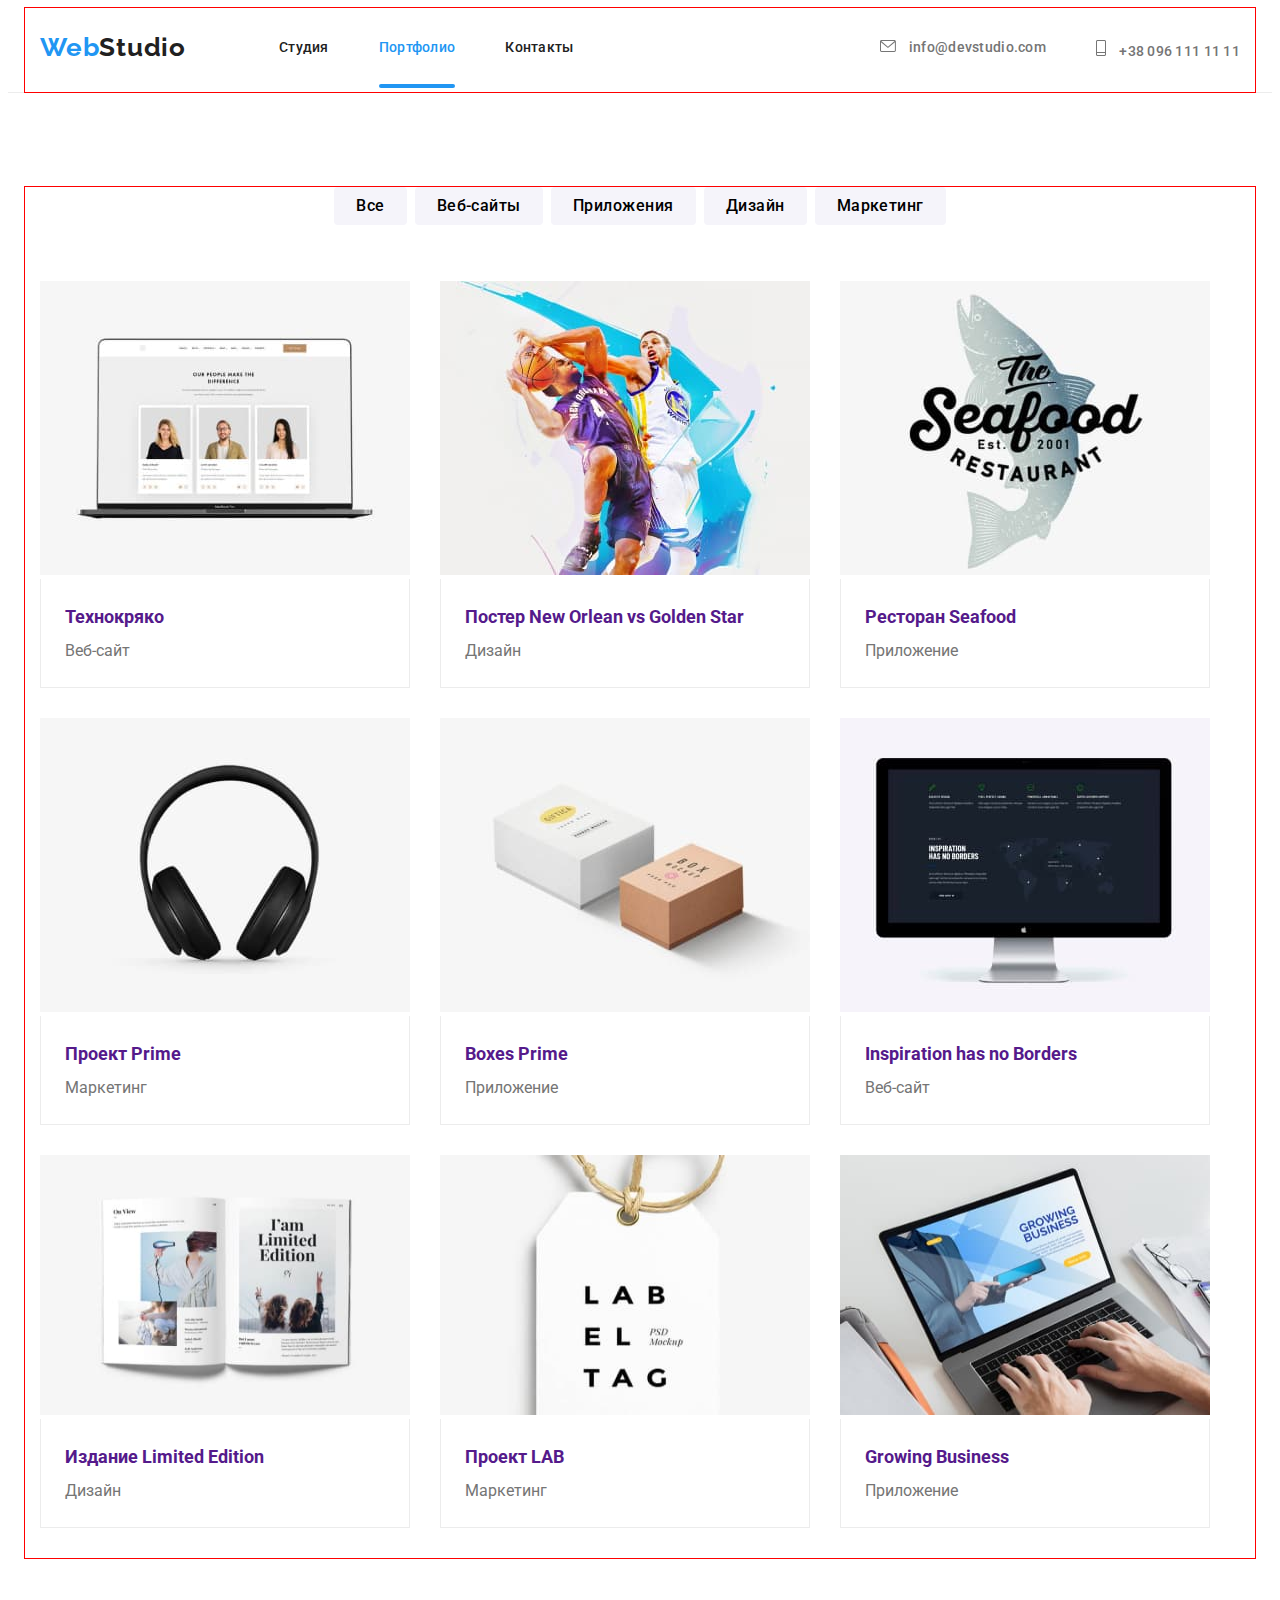
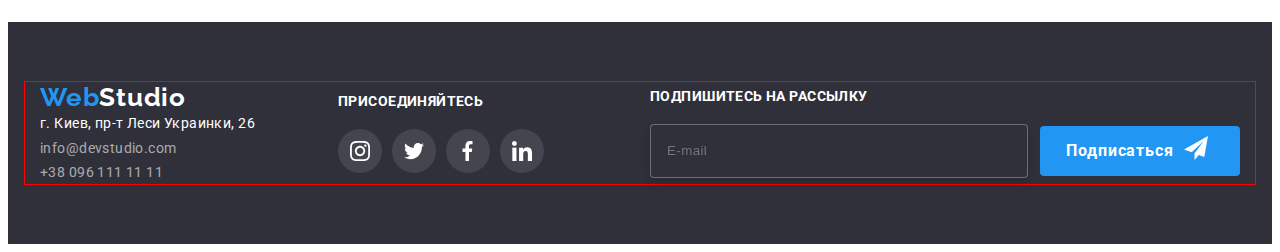
==== commit 164e1032: "add" ====
--- a/portfolio.html
+++ b/portfolio.html
@@ -17,6 +17,7 @@
       referrerpolicy="no-referrer"
     />
     <link rel="stylesheet" href="css/styles.css" />
+    <link rel="stylesheet" href="./css/main.min.css" />
   </head>
 
   <body class="body">
@@ -70,7 +71,7 @@
     <main>
       <section class="section section-no-padding">
         <div class="container">
-          <h1 class="portfolio_title">portfolio</h1>
+          <h1 class="portfolio__title">portfolio</h1>
           <ul class="portfolio__button">
             <li class="hero-link">
               <button class="button" type="button">Все</button>
@@ -287,15 +288,15 @@
     </main>
     <footer class="footer">
       <div class="container container-footer">
-        <div class="container-adress">
-          <a class="logo-footer link" href=""
-            ><span class="logo-style-first">Web</span
-            ><span class="logo-style-second">Studio</span></a
+        <div class="footer__contacts">
+          <a class="footer__logo link" href=""
+            ><span class="logo__leftpart">Web</span
+            ><span class="logo__rightpart">Studio</span></a
           >
           <address>
             <ul>
               <li class="footer-link">
-                <a class="footer-adress link" href=""
+                <a class="footer__adress link" href=""
                   >г. Киев, пр-т Леси Украинки, 26</a
                 >
               </li>
--- a/css/styles.css
+++ b/css/styles.css
@@ -41,10 +41,7 @@
 .footer-soc-list {
   list-style: none;
 }
-.img {
-  display: block;
-  max-width: 100%;
-}
+
 .container {
   width: 1200px;
   padding-left: 15px;
@@ -264,21 +261,6 @@
   margin-right: 0;
 }
 
-.list-team {
-  display: block;
-  width: 370px;
-  justify-content: space-between;
-  background-color: #ffffff;
-  border: 1px solid #ececec;
-  margin-right: 30px;
-  box-shadow: 0px 1px 3px rgba(0, 0, 0, 0.12), 0px 1px 1px rgba(0, 0, 0, 0.14),
-    0px 2px 1px rgba(0, 0, 0, 0.2);
-  border-radius: 0px 0px 4px 4px;
-}
-.list-team:last-child {
-  margin-right: 0;
-}
-
 .container-elements {
   display: block;
   border: 1px solid #ececec;
@@ -290,49 +272,6 @@
   color: var(--accent-color);
 }
 
-.logo-footer {
-  font-family: "Raleway";
-  font-style: Bold;
-  font-size: 26px;
-  line-height: 1.2;
-  color: var(--primary-white-color);
-  display: block;
-}
-
-.contacts-link-footer {
-  font-family: "Roboto";
-  font-style: normal;
-  font-weight: 400;
-  font-size: 14px;
-  line-height: 24px;
-  letter-spacing: 0.03em;
-  color: rgba(255, 255, 255, 0.6);
-  display: block;
-}
-
-/* .button-blue-hero {
-  display: block;
-  font-family: "Roboto";
-  font-style: normal;
-  background-color: var(--accent-color);
-  color: var(--primary-white-color);
-  font-weight: 500;
-  font-size: 16px;
-  line-height: 1.6;
-  text-align: center;
-  letter-spacing: 0.03em;
-  border-radius: 4px;
-  padding-left: 22px;
-  padding-right: 22px;
-  padding-top: 6px;
-  padding-bottom: 6px;
-  border: none;
-  transition: transform 300ms;
-}
-.button-blue-hero:hover,
-.button-blue-hero:focus {
-  background-color: var(--accent-color);
-} */
 .button {
   display: block;
   font-family: "Roboto";
@@ -487,7 +426,10 @@
   padding-bottom: 27px;
 }
 /*------- team-------- */
-.title-team {
+.team {
+  background-color: #f5f4fa;
+}
+.team__title {
   display: block;
   text-align: center;
   margin-bottom: 50px;
@@ -497,7 +439,7 @@
   text-align: center;
   letter-spacing: 0.03em;
 }
-.container-img {
+.team__list {
   display: flex;
   justify-content: center;
 }
@@ -508,15 +450,22 @@
 .img:last-child {
   margin-right: 0;
 }
-
-.image {
-  display: block;
+.team__item {
+  display: block;
+  width: 370px;
+  justify-content: space-between;
+  background-color: #ffffff;
+  border: 1px solid #ececec;
   margin-right: 30px;
-}
-.image:last-child {
-  margin-right: 0;
-}
-.container-team {
+  box-shadow: 0px 1px 3px rgba(0, 0, 0, 0.12), 0px 1px 1px rgba(0, 0, 0, 0.14),
+    0px 2px 1px rgba(0, 0, 0, 0.2);
+  border-radius: 0px 0px 4px 4px;
+}
+.team__item:last-child {
+  margin-right: 0;
+}
+
+.container-soc {
   padding-top: 30px;
   padding-bottom: 30px;
 }
@@ -538,8 +487,124 @@
   margin-top: 10px;
   margin-bottom: 16px;
 }
-.team {
-  background-color: #f5f4fa;
+
+.soc {
+  display: flex;
+  justify-content: center;
+}
+.soc__item {
+  width: 44px;
+  height: 44px;
+  margin-right: 10px;
+}
+.soc__item:last-child {
+  margin-right: 0;
+}
+.soc__link {
+  width: 100%;
+  height: 100%;
+  background-color: #ffffff;
+  display: flex;
+  align-items: center;
+  justify-content: center;
+  border-radius: 50%;
+  color: rgba(175, 177, 184, 1);
+  transition-duration: 250ms;
+  transition-timing-function: cubic-bezier(0.4, 0, 0.2, 1);
+}
+.soc__link:hover,
+.soc__link:focus {
+  background-color: var(--accent-color);
+  color: #ffffff;
+}
+.soc__icon {
+  align-items: center;
+  fill: currentColor;
+}
+/*------- clients-------- */
+.clients-title {
+  font-weight: 700;
+  font-size: 36px;
+  line-height: 42px;
+  text-align: center;
+  letter-spacing: 0.03em;
+  color: black;
+  margin-bottom: 50px;
+}
+.clients {
+  display: flex;
+  justify-content: center;
+}
+
+.clients:last-child {
+  margin-right: 0;
+}
+.clients__item {
+  width: 170px;
+  height: 92px;
+  margin-right: 30px;
+}
+.clients__item:last-child {
+  margin-right: 0;
+}
+
+.clients__link {
+  width: 100%;
+  height: 100%;
+  background: rgba(255, 255, 255, 0.1);
+  display: flex;
+  align-items: center;
+  justify-content: center;
+  border: 1px solid #afb1b8;
+  border-radius: 4px;
+  color: rgba(175, 177, 184, 1);
+  transition-duration: 250ms;
+  transition-timing-function: cubic-bezier(0.4, 0, 0.2, 1);
+}
+.clients__link:hover,
+.clients__link:focus {
+  border-color: var(--accent-color);
+  color: #ffffff;
+}
+.clients__icon {
+  align-items: center;
+  fill: #afb1b8;
+  transition-duration: 250ms;
+  transition-timing-function: cubic-bezier(0.4, 0, 0.2, 1);
+}
+.clients__link:hover .clients__icon,
+.clients__link:focus .clients__icon {
+  fill: var(--accent-color);
+}
+
+/*------- portfolio-------- */
+.portfolio__button {
+  display: flex;
+  justify-content: center;
+  padding-bottom: 56px;
+}
+.list-portfolio {
+  display: block;
+  justify-content: space-between;
+  margin-bottom: 30px;
+  margin-right: 30px;
+  transition-duration: 250ms;
+  transition-timing-function: cubic-bezier(0.4, 0, 0.2, 1);
+}
+.list-portfolio:nth-child(3n) {
+  margin-right: 0;
+}
+.list-portfolio:hover,
+.list-portfolio:focus {
+  box-shadow: 0px 1px 1px rgba(0, 0, 0, 0.12), 0px 4px 4px rgba(0, 0, 0, 0.06),
+    1px 4px 6px rgba(0, 0, 0, 0.16);
+}
+.list-portfolio:hover .content-top-text {
+  transform: translateY(0%);
+}
+.shadow:hover,
+.shadow:focus {
+  box-shadow: 0px 4px 4px 0px rgba(0, 0, 0, 0.25);
 }
 
 .content-top-wrap {
@@ -562,31 +627,6 @@
   transform: translateY(101%);
   transition-duration: 250ms;
   transition-timing-function: cubic-bezier(0.4, 0, 0.2, 1);
-}
-/*------- portfolio-------- */
-.portfolio__button {
-  display: flex;
-  justify-content: center;
-  padding-bottom: 56px;
-}
-.list-portfolio {
-  display: block;
-  justify-content: space-between;
-  margin-bottom: 30px;
-  margin-right: 30px;
-  transition-duration: 250ms;
-  transition-timing-function: cubic-bezier(0.4, 0, 0.2, 1);
-}
-.list-portfolio:nth-child(3n) {
-  margin-right: 0;
-}
-.list-portfolio:hover,
-.list-portfolio:focus {
-  box-shadow: 0px 1px 1px rgba(0, 0, 0, 0.12), 0px 4px 4px rgba(0, 0, 0, 0.06),
-    1px 4px 6px rgba(0, 0, 0, 0.16);
-}
-.list-portfolio:hover .content-top-text {
-  transform: translateY(0%);
 }
 
 .hero-link {
@@ -659,39 +699,6 @@
   clip: rect(0 0 0 0);
   overflow: hidden;
 }
-.soc-item {
-  width: 44px;
-  height: 44px;
-  margin-right: 10px;
-}
-.soc-item:last-child {
-  margin-right: 0;
-}
-.soc-list {
-  display: flex;
-  justify-content: center;
-}
-.soc-link {
-  width: 100%;
-  height: 100%;
-  background-color: #ffffff;
-  display: flex;
-  align-items: center;
-  justify-content: center;
-  border-radius: 50%;
-  color: rgba(175, 177, 184, 1);
-  transition-duration: 250ms;
-  transition-timing-function: cubic-bezier(0.4, 0, 0.2, 1);
-}
-.soc-link:hover,
-.soc-link:focus {
-  background-color: var(--accent-color);
-  color: #ffffff;
-}
-.soc-icon {
-  align-items: center;
-  fill: currentColor;
-}
 
 /*------- Footer-------- */
 .footer {
@@ -704,36 +711,50 @@
   align-items: center;
   justify-content: space-between;
 }
-.footer-adress {
+.footer__contacts {
+  display: block;
+}
+.footer__adress {
   display: block;
   font-style: normal;
   font-size: 14px;
   line-height: 1.7;
   letter-spacing: 0.03em;
   color: var(--primary-white-color);
-  /* padding-right: 70px; */
-}
-.logo-footer {
+}
+.footer__logo {
   margin-bottom: 20px;
-}
-
-.footer-item {
+  color: var(--primary-white-color);
+}
+
+.footer__link {
   display: block;
   margin-bottom: 9px;
   transition-duration: 250ms;
   transition-timing-function: cubic-bezier(0.4, 0, 0.2, 1);
 }
-.footer-link {
+.footer__item {
   display: block;
   margin-bottom: 9px;
   transition-duration: 250ms;
   transition-timing-function: cubic-bezier(0.4, 0, 0.2, 1);
 }
-.footer-link:hover,
-.footer-link:focus,
-.footer-item:hover,
-.footer-item:focus {
-  color: var(--accent-color);
+.footer__item:hover,
+.footer__item:focus,
+.footer__link:hover,
+.footer__link:focus {
+  color: var(--accent-color);
+}
+
+.contacts-link-footer {
+  font-family: "Roboto";
+  font-style: normal;
+  font-weight: 400;
+  font-size: 14px;
+  line-height: 24px;
+  letter-spacing: 0.03em;
+  color: rgba(255, 255, 255, 0.6);
+  display: block;
 }
 
 .footer-slogan {
@@ -841,64 +862,6 @@
   margin-left: 10px;
 }
 
-.client-soc-item {
-  width: 170px;
-  height: 92px;
-  margin-right: 30px;
-}
-.client-soc-item:last-child {
-  margin-right: 0;
-}
-.client-soc-list {
-  display: flex;
-  justify-content: center;
-}
-
-.client-soc-list:last-child {
-  margin-right: 0;
-}
-.client-soc-link {
-  width: 100%;
-  height: 100%;
-  background: rgba(255, 255, 255, 0.1);
-  display: flex;
-  align-items: center;
-  justify-content: center;
-  border: 1px solid #afb1b8;
-  border-radius: 4px;
-  color: rgba(175, 177, 184, 1);
-  transition-duration: 250ms;
-  transition-timing-function: cubic-bezier(0.4, 0, 0.2, 1);
-}
-.client-soc-link:hover,
-.client-soc-link:focus {
-  border-color: var(--accent-color);
-  color: #ffffff;
-}
-.client-soc-icon {
-  align-items: center;
-  fill: #afb1b8;
-  transition-duration: 250ms;
-  transition-timing-function: cubic-bezier(0.4, 0, 0.2, 1);
-}
-.client-soc-link:hover .client-soc-icon,
-.client-soc-link:focus .client-soc-icon {
-  fill: var(--accent-color);
-}
-.client-text {
-  font-weight: 700;
-  font-size: 36px;
-  line-height: 42px;
-  text-align: center;
-  letter-spacing: 0.03em;
-  color: black;
-  margin-bottom: 50px;
-}
-.shadow:hover,
-.shadow:focus {
-  box-shadow: 0px 4px 4px 0px rgba(0, 0, 0, 0.25);
-}
-
 /* Modal window */
 .backdrop {
   position: fixed;
--- a/css/main.min.css
+++ b/css/main.min.css
@@ -0,0 +1 @@
+/*# sourceMappingURL=main.min.css.map */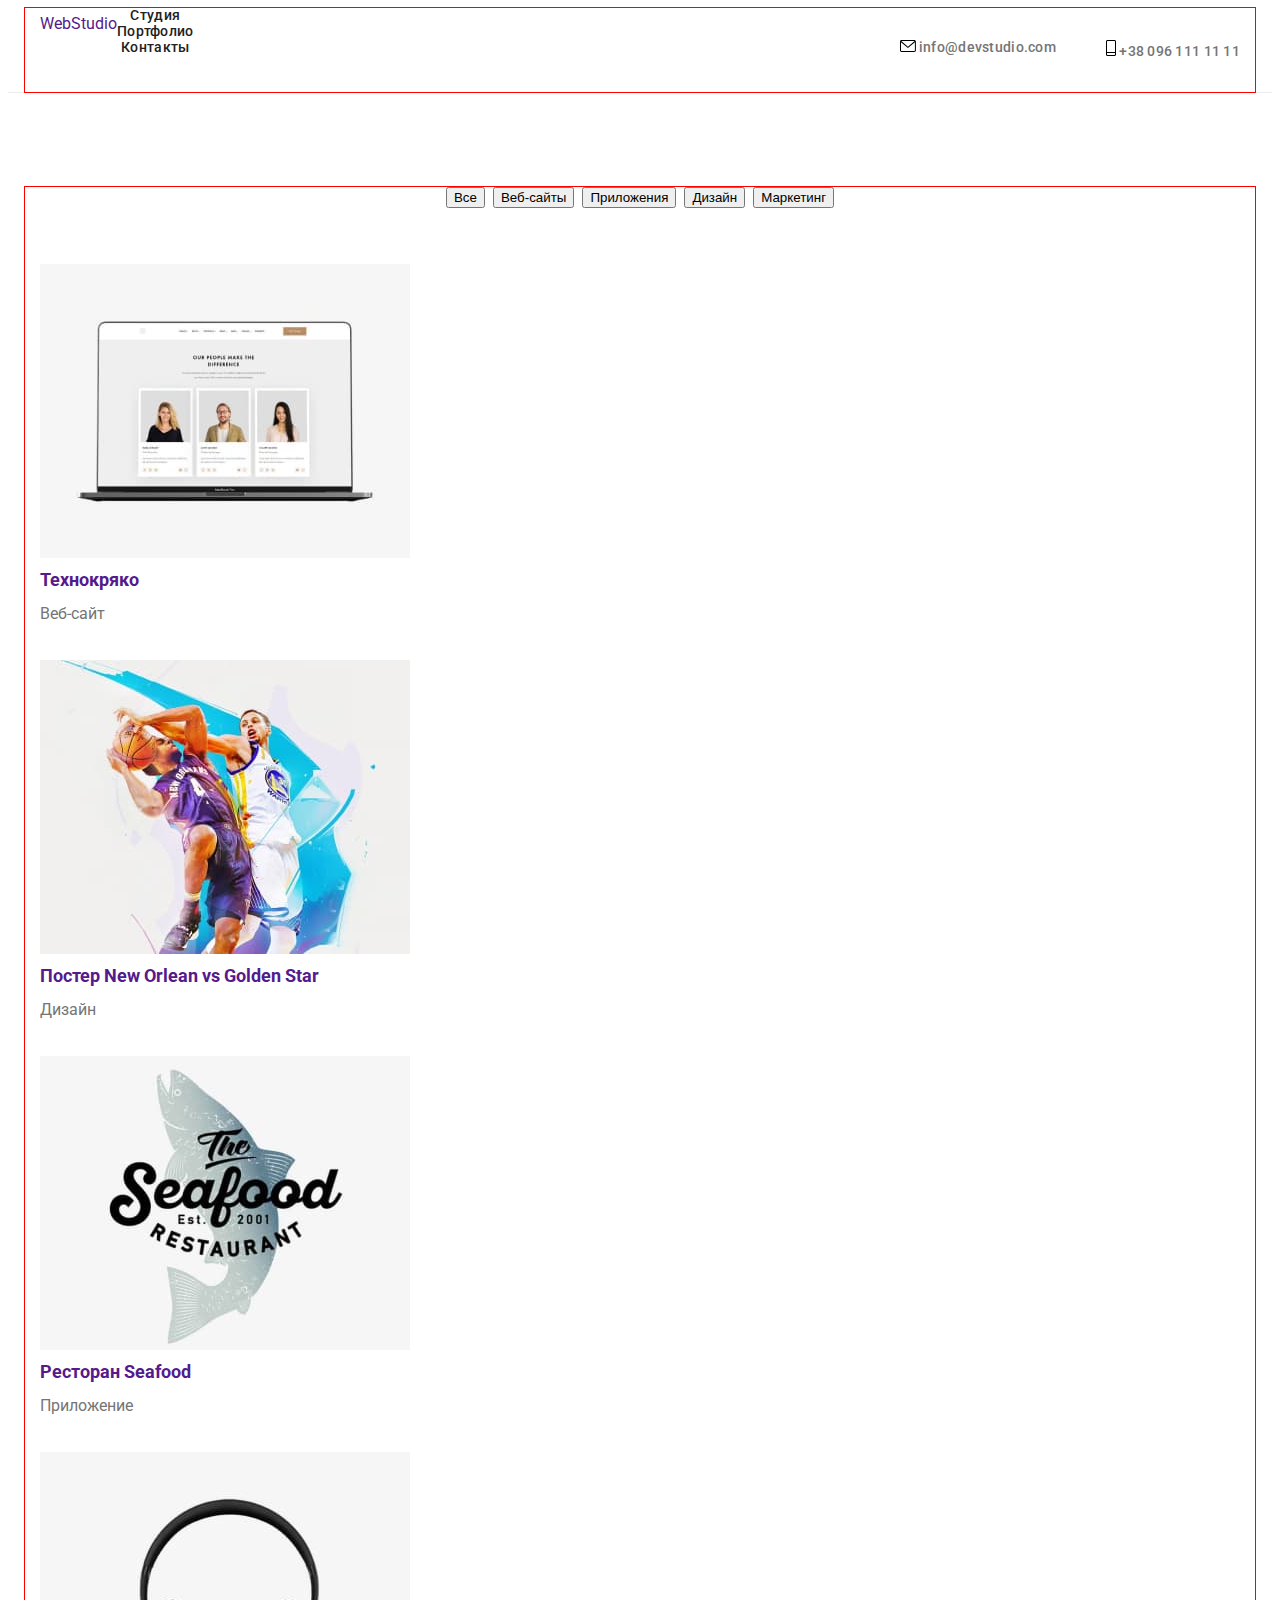
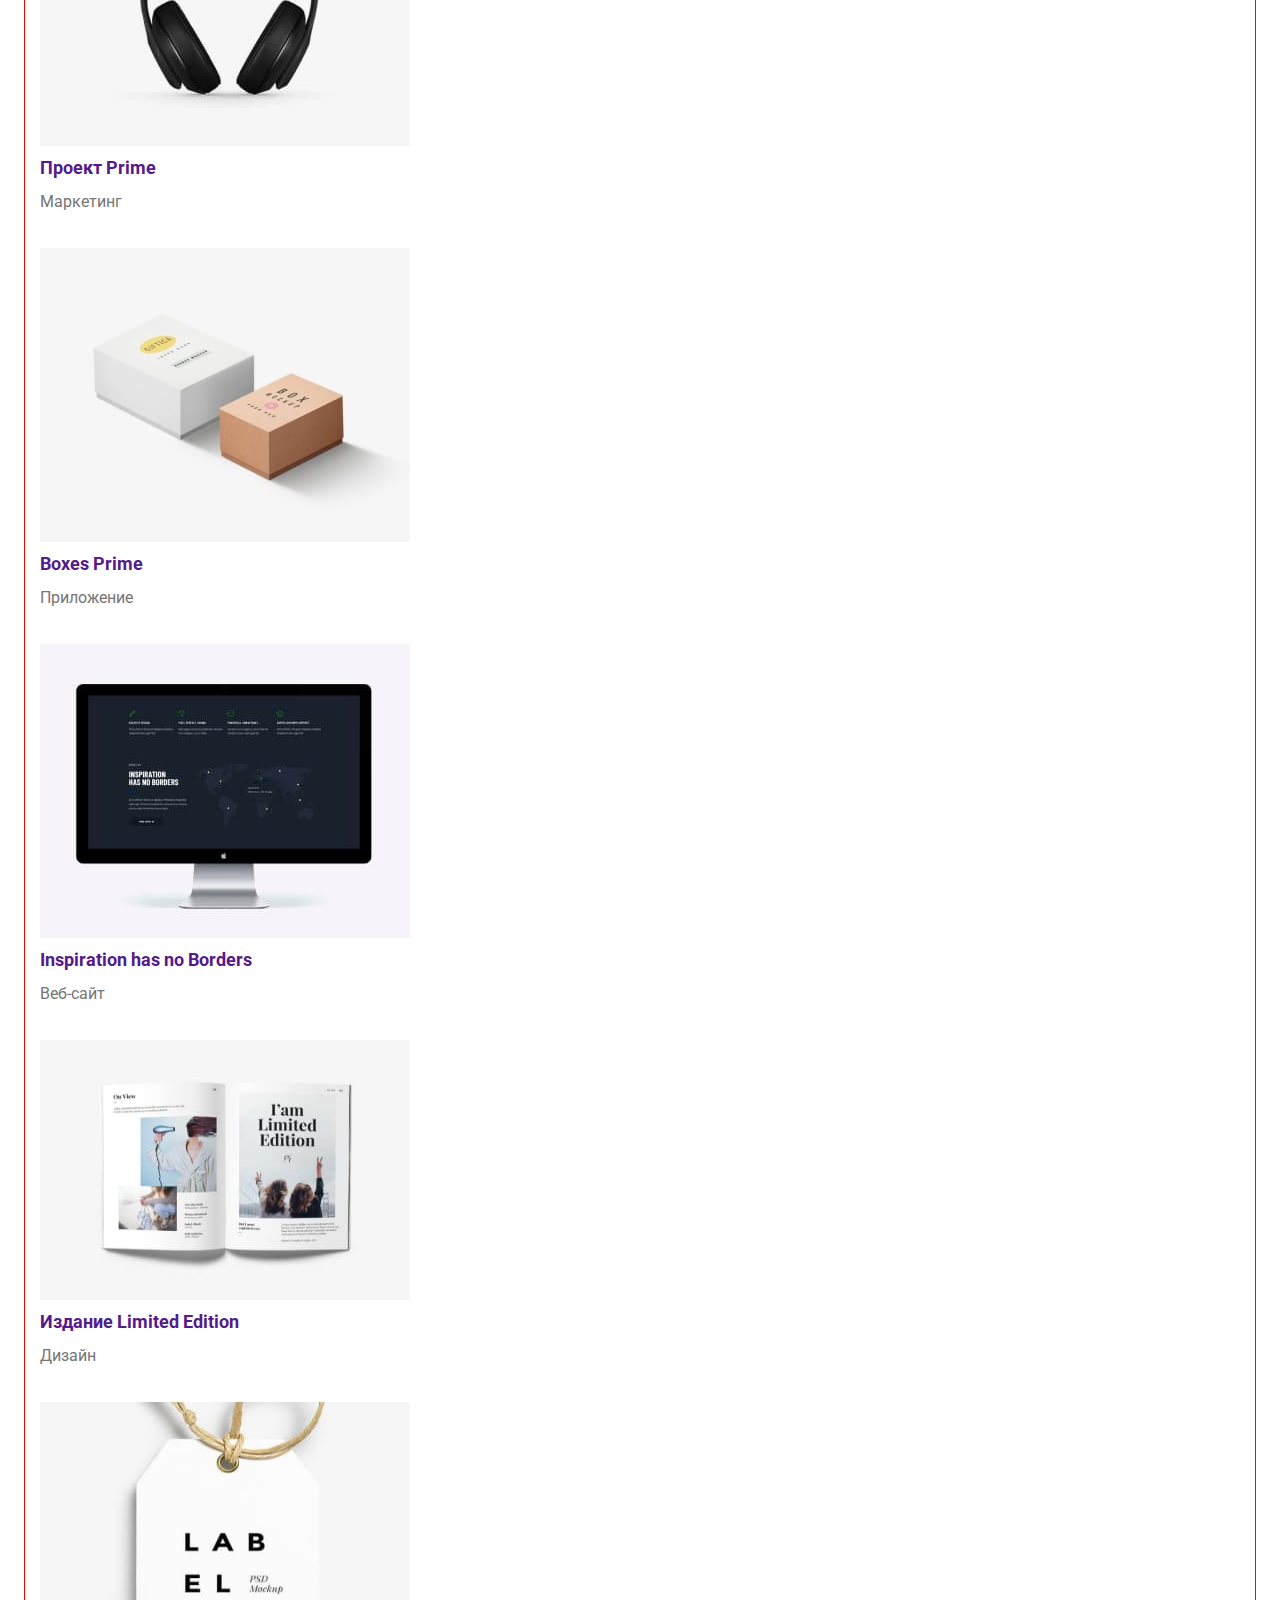
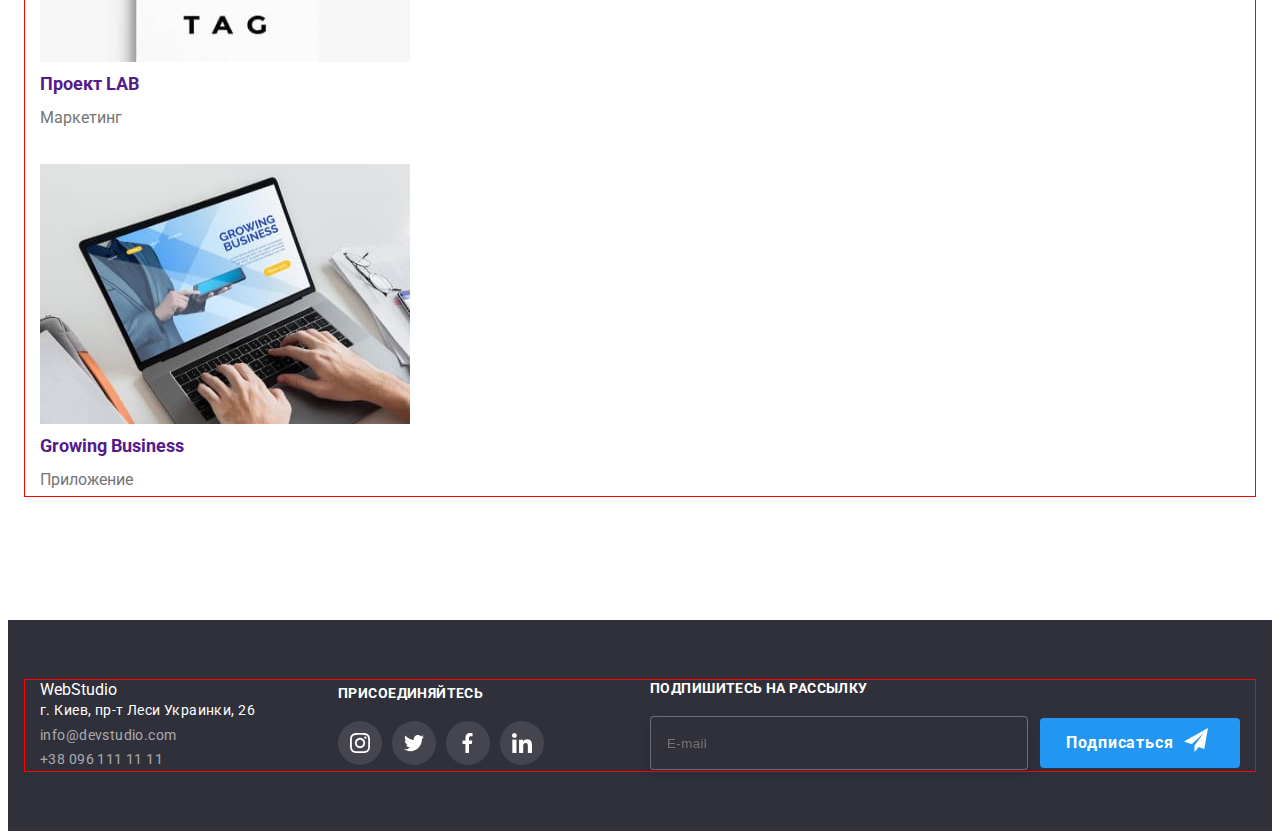
==== commit ef5c4177: "add" ====
--- a/portfolio.html
+++ b/portfolio.html
@@ -17,7 +17,7 @@
       referrerpolicy="no-referrer"
     />
     <link rel="stylesheet" href="css/styles.css" />
-    <link rel="stylesheet" href="./css/main.min.css" />
+    <link rel="stylesheet" href="css/main.min.css" />
   </head>
 
   <body class="body">
--- a/css/styles.css
+++ b/css/styles.css
@@ -1,9 +1,9 @@
-:root {
+/* :root {
   --primary-white-color: #ffffff;
   --primary-text-color: #212121;
   --accent-color: #2196f3;
-}
-.body {
+} */
+/* .body {
   font-family: "Roboto", sans-serif;
   font-weight: 400;
   color: var(--primary-text-color);
@@ -12,7 +12,7 @@
 .section {
   padding-top: 94px;
   padding-bottom: 94px;
-}
+} */
 h1,
 h2,
 h3,
@@ -50,8 +50,8 @@
   margin-right: auto;
   outline: 1px solid red;
 }
-/*------- header------- */
-.container-header {
+/* ------- header------- */
+/* .container-header {
   display: flex;
 }
 .header {
@@ -64,10 +64,10 @@
 .header:hover,
 .header:focus {
   color: #2196f3;
-}
+} */
 
 /*------- navigation------- */
-.nav__item {
+/* .nav__item {
   display: block;
   padding-top: 32px;
   padding-bottom: 32px;
@@ -121,9 +121,9 @@
   margin-right: 93px;
   padding-top: 24px;
   padding-bottom: 24px;
-}
+} */
 /*------- contacts-------- */
-.contacts {
+/* .contacts {
   font-weight: 500;
   font-size: 14px;
   line-height: 1.14;
@@ -177,9 +177,9 @@
 .connect__item:hover,
 .connect__item:focus {
   color: var(--accent-color);
-}
+} */
 /*------- hero-------- */
-.hero {
+/* .hero {
   max-width: 1600px;
   height: 600px;
   margin-left: auto;
@@ -244,9 +244,9 @@
   height: 600px;
   margin-left: auto;
   margin-right: auto;
-}
-
-.flex-container {
+} */
+
+/* .flex-container {
   display: flex;
   flex-wrap: wrap;
   margin-bottom: -30px;
@@ -320,7 +320,7 @@
   fill: currentColor;
   margin-right: 10px;
   justify-content: center;
-}
+} */
 /*------- skils-------- */
 .hidden {
   position: absolute;
--- a/css/main.min.css
+++ b/css/main.min.css
@@ -1 +1 @@
-/*# sourceMappingURL=main.min.css.map */+:root{--primary-white-color: #ffffff;--primary-text-color: #212121;--accent-color: #2196f3}h1,h2,h3,p{margin:0}ul,ol{margin:0;padding-left:0}.link{text-decoration:none}.activity__link{text-decoration:none}.button{cursor:pointer}.nav__item,.header-link,.hero-link,.list,.footer-link,.link,.footer-soc-list{list-style:none}.body{font-family:"Roboto",sans-serif;font-weight:400;color:var(--primary-text-color);background-color:var(--primary-white-color)}.section{padding-top:94px;padding-bottom:94px}.container{width:1200px;padding-left:15px;padding-right:15px;margin-left:auto;margin-right:auto;outline:1px solid red}.backdrop{position:fixed;top:0;width:100%;height:100%;background-color:rgba(0,0,0,.2);transition:opacity 300ms,visibility 300ms}.modal{width:528px;min-height:581px;background-color:#fff;box-shadow:0px 1px 3px rgba(0,0,0,.12),0px 1px 1px rgba(0,0,0,.14),0px 2px 1px rgba(0,0,0,.2);border-radius:4px;position:absolute;top:50%;left:50%;transform:translate(-50%, -50%) scaleY(1) rotate(0);transition:transform 300ms}.backdrop.is-hidden.modal{transform:translate(-50%, -50%) scaleY(0) rotate(180 deg)}.modal-close-button{border:1px solid rgba(0,0,0,.1);width:30px;height:30px;border-radius:50%;background-color:rgba(0,0,0,0);display:flex;align-items:center;justify-content:center;padding:0px;position:absolute;top:8px;right:8px;cursor:pointer}.is-hidden{visibility:hidden;opacity:0;pointer-events:none}.modal-form{padding-top:40px;padding-left:40px;padding-right:40px;padding-bottom:40px}.modal-title{text-align:center;font-size:20px;line-height:23px;font-weight:700;padding-bottom:12px}.modal-icon{position:absolute;top:50%;left:15px;transform:translateY(-50%)}.modal-input-form{width:100%;height:40px;border:1px solid rgba(33,33,33,.2);border-radius:4px;padding-left:42px;color:var(--primary-text-color);transition:border 250ms cubic-bezier(0.4, 0, 0.2, 1);outline:none}.modal-input-form:focus,.modal-input-form:hover{border-color:var(--accent-color)}.modal-input-form:focus+.modal-icon{fill:var(--accent-color)}.modal-field{display:block;margin:0}.input-wrap{display:block;position:relative;margin:0}.check-text{color:#757575;font-size:14px;display:flex;justify-content:center;margin-bottom:30px}.check-text::before{content:"";width:16px;height:15px;border:2px solid #212121;border-radius:2px;margin-right:8px}.modal-check:checked+.check-text::before{background-color:var(--accent-color);background-image:url(../images/check.svg);fill:#fff;border:none;border-radius:2px;background-repeat:no-repeat;background-position:center;background-size:contain;background-origin:border-box}.modal-check:focus+.check-text::before{border-color:var(--accent-color)}.modal-label{display:block;font-size:12px;font-weight:400px;line-height:1.17;letter-spacing:.01em;color:#757575;padding-bottom:4px;padding-top:10px}.modal-text{box-sizing:border-box;outline:none;width:100%;height:120px;border:1px solid rgba(33,33,33,.2);border-radius:4px;resize:none;padding:12px 16px}.modal-text:focus,.modal-text:hover{border-color:var(--accent-color)}.uslovie{margin-left:5px;color:var(--accent-color)}.button-sabmit-div{display:flex;justify-content:center}.button-submit{font-family:inherit;font-weight:700;font-size:16px;line-height:1.88;color:var(--primary-white-color);background:var(--accent-color);box-shadow:0px 4px 4px rgba(0,0,0,.15);border-radius:4px;cursor:pointer;text-align:center;border:none;padding-top:10px;padding-right:55px;padding-bottom:10px;padding-left:55px}.icon-close-button{fill:var(--primary-text-color);transition-duration:250ms;transition-timing-function:cubic-bezier(0.4, 0, 0.2, 1)}.icon-close-button:hover{fill:var(--accent-color)}.container-header{display:flex}.header{font-size:16px;line-height:2;text-align:center;color:#757575;border-bottom:1px solid #ececec}.header:hover,.header:focus{color:#2196f3}.hero{max-width:1600px;height:600px;margin-left:auto;margin-right:auto;text-align:center;background-image:linear-gradient(to right, rgba(47, 48, 58, 0.4), rgba(47, 48, 58, 0.4)),url("../images/img_overlay.jpg");background-repeat:no-repeat;background-position:center;background-size:cover;padding-bottom:200px;padding-top:200px}.hero__title{max-width:1600px;display:inline-block;width:696px;font-weight:900;font-size:44px;line-height:1.4;text-align:center;letter-spacing:.06em;text-transform:uppercase;color:var(--primary-white-color);padding-bottom:30px}.hero__button{display:block;font-family:"Roboto";font-style:normal;background-color:var(--accent-color);color:var(--primary-white-color);font-weight:700;width:200px;height:50px;font-size:16px;line-height:1.88;letter-spacing:.06em;text-align:center;border:1px solid rgba(0,0,0,0);border-radius:4px;cursor:pointer;box-shadow:0px 4px 4px rgba(0,0,0,.15);border:none;margin:auto;transition-duration:250ms;transition-timing-function:cubic-bezier(0.4, 0, 0.2, 1)}.hero__button:hover,.hero__button:focus{background-color:var(--accent-color)}.hero__overlay{max-width:1600px;height:600px;margin-left:auto;margin-right:auto}.team{background-color:#f5f4fa}.team__title{display:block;text-align:center;margin-bottom:50px;font-weight:700;font-size:36px;line-height:1.17;text-align:center;letter-spacing:.03em}.team__list{display:flex;justify-content:center}.img{display:block;margin-right:30px}.img:last-child{margin-right:0}.team__item{display:block;width:370px;justify-content:space-between;background-color:#fff;border:1px solid #ececec;margin-right:30px;box-shadow:0px 1px 3px rgba(0,0,0,.12),0px 1px 1px rgba(0,0,0,.14),0px 2px 1px rgba(0,0,0,.2);border-radius:0px 0px 4px 4px}.team__item:last-child{margin-right:0}.container-soc{padding-top:30px;padding-bottom:30px}.name{display:block;font-weight:500;font-size:16px;line-height:1.18;text-align:center;letter-spacing:.03em}.profession{display:block;font-size:16px;line-height:1.18;text-align:center;letter-spacing:.03em;color:#757575;margin-top:10px;margin-bottom:16px}.soc{display:flex;justify-content:center}.soc__item{width:44px;height:44px;margin-right:10px}.soc__item:last-child{margin-right:0}.soc__link{width:100%;height:100%;background-color:#fff;display:flex;align-items:center;justify-content:center;border-radius:50%;color:#afb1b8;transition-duration:250ms;transition-timing-function:cubic-bezier(0.4, 0, 0.2, 1)}.soc__link:hover,.soc__link:focus{background-color:var(--accent-color);color:#fff}.soc__icon{align-items:center;fill:currentColor}.contacts{font-weight:500;font-size:14px;line-height:1.14;letter-spacing:.02em;color:var(--primary-text-color);display:block;margin-right:50px}.contacts:nth-child(2n){margin-right:0}.connect{display:flex;margin-left:auto}.connect__link{font-weight:500;font-size:14px;line-height:1.14;letter-spacing:.02em;color:#757575;display:block;text-align:right;margin-left:50px;display:block;transition-duration:250ms;transition-timing-function:cubic-bezier(0.4, 0, 0.2, 1);position:relative}.connect__link:nth-last-child(-2n){margin-left:0}.connect__link:hover,.connect__link:focus{color:var(--accent-color)}.connect__link:active{color:var(--accent-color)}.connect__link:active{color:var(--accent-color)}.connect__item{display:block;padding-top:32px;padding-bottom:32px;transition-duration:250ms;transition-timing-function:cubic-bezier(0.4, 0, 0.2, 1)}.connect__item:hover,.connect__item:focus{color:var(--accent-color)}.title{display:block;text-align:center;margin-top:-94px;margin-bottom:50px;font-weight:700;font-size:36px;line-height:1.17;text-align:center;letter-spacing:.03em}.activity{display:flex;justify-content:space-between}.activity__item{display:block;width:370px;justify-content:space-between;margin-right:30px;position:relative}.activity__item:nth-child(3n){margin-right:0}.activity__text{font-weight:700;font-size:14px;line-height:1.14;text-align:center;letter-spacing:.03em;text-transform:uppercase;color:var(--primary-white-color);background-color:rgba(47,48,58,.8);position:absolute;bottom:0;right:0;width:100%;height:70px;display:flex;align-items:center;justify-content:center;padding-top:27px;padding-bottom:27px}.clients-title{font-weight:700;font-size:36px;line-height:42px;text-align:center;letter-spacing:.03em;color:#000;margin-bottom:50px}.clients{display:flex;justify-content:center}.clients:last-child{margin-right:0}.clients__item{width:170px;height:92px;margin-right:30px}.clients__item:last-child{margin-right:0}.clients__link{width:100%;height:100%;background:rgba(255,255,255,.1);display:flex;align-items:center;justify-content:center;border:1px solid #afb1b8;border-radius:4px;color:#afb1b8;transition-duration:250ms;transition-timing-function:cubic-bezier(0.4, 0, 0.2, 1)}.clients__link:hover,.clients__link:focus{border-color:var(--accent-color);color:#fff}.clients__icon{align-items:center;fill:#afb1b8;transition-duration:250ms;transition-timing-function:cubic-bezier(0.4, 0, 0.2, 1)}.clients__link:hover .clients__icon,.clients__link:focus .clients__icon{fill:var(--accent-color)}.portfolio__button{display:flex;justify-content:center;padding-bottom:56px}.list-portfolio{display:block;justify-content:space-between;margin-bottom:30px;margin-right:30px;transition-duration:250ms;transition-timing-function:cubic-bezier(0.4, 0, 0.2, 1)}.list-portfolio:nth-child(3n){margin-right:0}.list-portfolio:hover,.list-portfolio:focus{box-shadow:0px 1px 1px rgba(0,0,0,.12),0px 4px 4px rgba(0,0,0,.06),1px 4px 6px rgba(0,0,0,.16)}.list-portfolio:hover .content-top-text{transform:translateY(0%)}.shadow:hover,.shadow:focus{box-shadow:0px 4px 4px 0px rgba(0,0,0,.25)}.content-top-wrap{position:relative;overflow:hidden}.content-top-text{position:absolute;top:0;left:0;font-weight:400;font-size:18px;line-height:1.56;letter-spacing:.03em;background-color:rgba(33,150,243,.9);color:var(--primary-white-color);padding:63px 24px;height:100%;transform:translateY(101%);transition-duration:250ms;transition-timing-function:cubic-bezier(0.4, 0, 0.2, 1)}.hero-link{display:block;margin-right:8px;align-items:center;transition-duration:250ms;transition-timing-function:cubic-bezier(0.4, 0, 0.2, 1)}.hero-link:nth-child(5n){margin-right:0}.hero-link:hover,.hero-link:focus{color:var(--accent-color)}.hero-item:hover,.hero-item:focus{color:var(--accent-color)}.button:hover,.button:focus{color:#fff;background-color:#2196f3}.site-item:hover,.site-item:focus{color:var(--accent-color)}.design-item:hover,.design-item:focus{color:var(--accent-color)}.application-item:hover,.application-item:focus{color:var(--accent-color)}.marketing-item:hover,.marketing-item:focus{color:var(--accent-color)}.post-title{font-weight:700;font-style:bold;font-size:18px;line-height:2}.site-item,.application-item,.marketing-item,.design-item{font-size:16px;line-height:2;color:#757575}.button,.hero-item{cursor:pointer}.portfolio__title{position:absolute;width:1px;height:1px;margin:-1px;border:0;padding:0;white-space:nowrap;clip-path:inset(100%);clip:rect(0 0 0 0);overflow:hidden}.footer{background:#2f303a;padding-top:60px;padding-bottom:60px}.container-footer{display:flex;align-items:center;justify-content:space-between}.footer__contacts{display:block}.footer__adress{display:block;font-style:normal;font-size:14px;line-height:1.7;letter-spacing:.03em;color:var(--primary-white-color)}.footer__logo{margin-bottom:20px;color:var(--primary-white-color)}.footer__link{display:block;margin-bottom:9px;transition-duration:250ms;transition-timing-function:cubic-bezier(0.4, 0, 0.2, 1)}.footer__item{display:block;margin-bottom:9px;transition-duration:250ms;transition-timing-function:cubic-bezier(0.4, 0, 0.2, 1)}.footer__item:hover,.footer__item:focus,.footer__link:hover,.footer__link:focus{color:var(--accent-color)}.contacts-link-footer{font-family:"Roboto";font-style:normal;font-weight:400;font-size:14px;line-height:24px;letter-spacing:.03em;color:rgba(255,255,255,.6);display:block}.footer-slogan{display:block;padding-left:70px}.footer-soc-item{width:44px;height:44px;margin-right:10px;margin-top:20px}.footer-soc-item:last-child{margin-right:0}.footer-soc-list{display:flex;justify-content:center;padding-right:93px}.footer-soc-link{width:100%;height:100%;background:rgba(255,255,255,.1);display:flex;align-items:center;justify-content:center;border-radius:50%;color:#fff;transition-duration:250ms;transition-timing-function:cubic-bezier(0.4, 0, 0.2, 1)}.footer-soc-link:hover,.footer-soc-link:focus{background-color:var(--accent-color);color:#fff}.footer-soc-icon{align-items:center;fill:currentColor}.footer-text{font-weight:700;font-size:14px;line-height:16px;letter-spacing:.03em;text-transform:uppercase;color:#fff}.mail-box{display:flex;align-items:center;padding-top:20px}.footer-modal-input{width:358px;height:50px;border:1px solid rgba(255,255,255,.3);border-radius:4px;margin-right:12px;background-color:#2f303a;align-items:center;letter-spacing:.03em;padding-left:16px;color:rgba(255,255,255,.6);filter:drop-shadow(0px 4px 4px rgba(0, 0, 0, 0.15))}.footer-modal-button{display:block;font-family:inherit;position:relative;font-weight:700;font-size:16px;line-height:1.88;color:var(--primary-white-color);background-color:var(--accent-color);border-radius:4px;cursor:pointer;transition:box-shadow 250ms cubic-bezier(0.4, 0, 0.2, 1);border:none;line-height:30px;width:200px;height:50px;letter-spacing:.06em;padding-top:10px;padding-bottom:10px;padding-left:22px;padding-right:62px}.footer-modal-button:hover,.footer-modal-button:focus{box-shadow:0px 4px 4px rgba(0,0,0,.15)}.icon-send{display:block;align-items:center}.name-modal-icon{fill:var(--primary-white-color);position:absolute;margin-left:10px}.hidden{position:absolute;width:1px;height:1px;margin:-1px;border:0;padding:0;clip:rect(0 0 0 0);overflow:hidden}.skils{display:flex;margin-right:-30px}.skils__item{display:block;width:270px;justify-content:space-between;margin-right:30px}.skils__item:nth-child(4n){margin-right:0;margin-bottom:0}.skils__icon{display:flex;width:270px;height:120px;border-radius:4px;justify-content:center;align-items:center;margin-bottom:30px;background-color:#f5f4fa}.skils__title-icon{width:70px;height:70px}.skils__title{display:block;margin-bottom:10px;font-weight:700;font-size:14px;line-height:1.14;letter-spacing:.03em;text-transform:uppercase}.skils__text{display:block;font-size:14px;line-height:1.7;letter-spacing:.03em;color:#757575}/*# sourceMappingURL=main.min.css.map */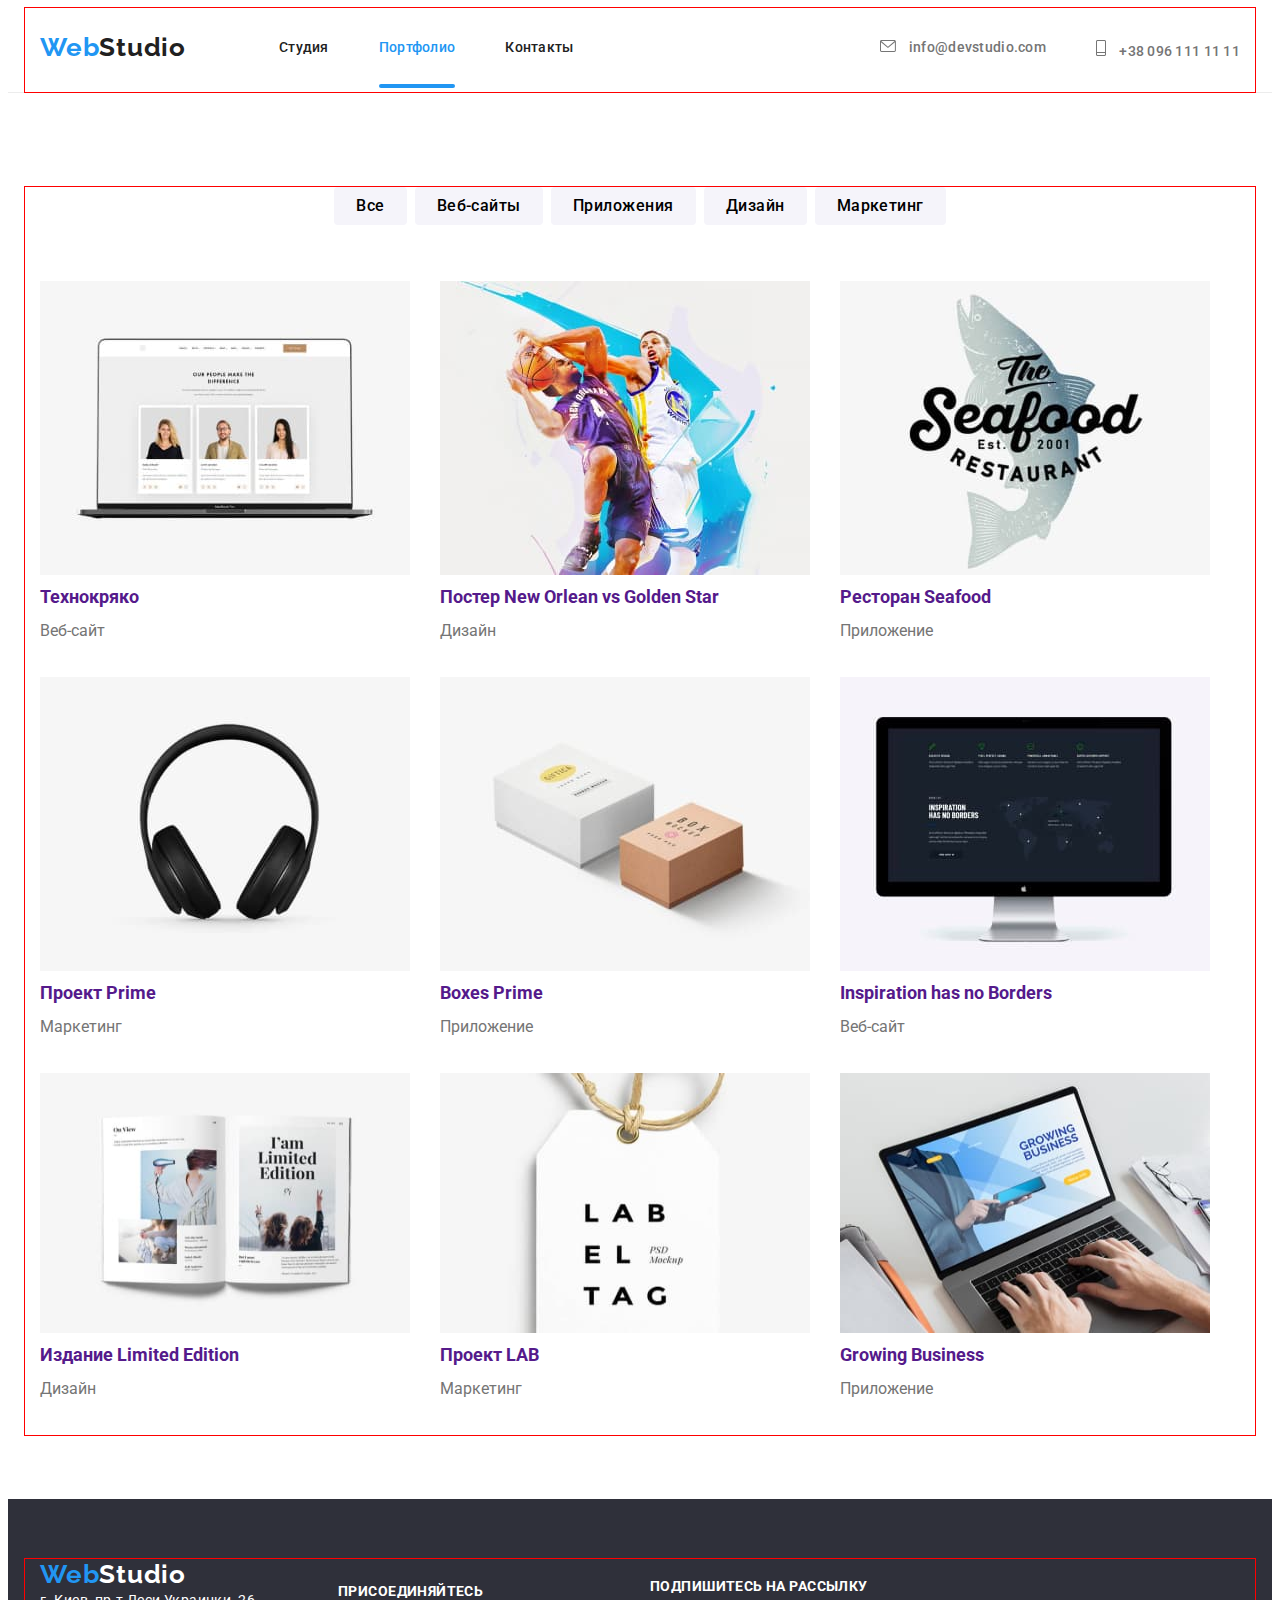
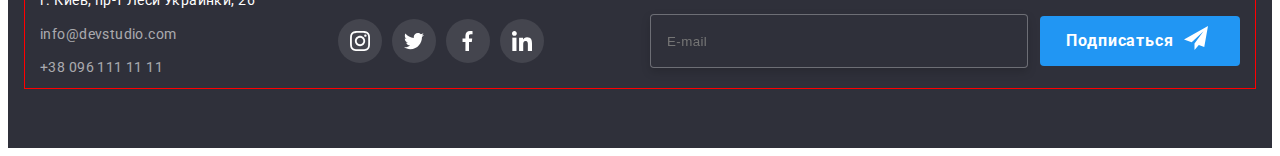
==== commit 7d93c1fb: "add" ====
--- a/portfolio.html
+++ b/portfolio.html
@@ -107,7 +107,7 @@
                 </div>
                 <div class="container-elements">
                   <h2 class="post-title">Технокряко</h2>
-                  <p class="site-item">Веб-сайт</p>
+                  <p class="post-text">Веб-сайт</p>
                 </div>
               </a>
             </li>
@@ -129,7 +129,7 @@
                 </div>
                 <div class="container-elements">
                   <h2 class="post-title">Постер New Orlean vs Golden Star</h2>
-                  <p class="design-item">Дизайн</p>
+                  <p class="post-text">Дизайн</p>
                 </div>
               </a>
             </li>
@@ -151,7 +151,7 @@
                 </div>
                 <div class="container-elements">
                   <h2 class="post-title">Ресторан Seafood</h2>
-                  <p class="application-item">Приложение</p>
+                  <p class="post-text">Приложение</p>
                 </div>
               </a>
             </li>
@@ -173,7 +173,7 @@
                 </div>
                 <div class="container-elements">
                   <h2 class="post-title">Проект Prime</h2>
-                  <p class="marketing-item">Маркетинг</p>
+                  <p class="post-text">Маркетинг</p>
                 </div>
               </a>
             </li>
@@ -194,7 +194,7 @@
                 </div>
                 <div class="container-elements">
                   <h2 class="post-title">Boxes Prime</h2>
-                  <p class="application-item">Приложение</p>
+                  <p class="post-text">Приложение</p>
                 </div>
               </a>
             </li>
@@ -215,7 +215,7 @@
                 </div>
                 <div class="container-elements">
                   <h2 class="post-title">Inspiration has no Borders</h2>
-                  <p class="site-item">Веб-сайт</p>
+                  <p class="post-text">Веб-сайт</p>
                 </div>
               </a>
             </li>
@@ -236,7 +236,7 @@
                 </div>
                 <div class="container-elements">
                   <h2 class="post-title">Издание Limited Edition</h2>
-                  <p class="design-item">Дизайн</p>
+                  <p class="post-text">Дизайн</p>
                 </div>
               </a>
             </li>
@@ -257,7 +257,7 @@
                 </div>
                 <div class="container-elements">
                   <h2 class="post-title">Проект LAB</h2>
-                  <p class="marketing-item">Маркетинг</p>
+                  <p class="post-text">Маркетинг</p>
                 </div>
               </a>
             </li>
@@ -278,7 +278,7 @@
                 </div>
                 <div class="container-elements">
                   <h2 class="post-title">Growing Business</h2>
-                  <p class="application-item">Приложение</p>
+                  <p class="post-text">Приложение</p>
                 </div>
               </a>
             </li>
@@ -295,21 +295,21 @@
           >
           <address>
             <ul>
-              <li class="footer-link">
+              <li class="footer__item">
                 <a class="footer__adress link" href=""
                   >г. Киев, пр-т Леси Украинки, 26</a
                 >
               </li>
-              <li class="footer-link">
+              <li class="footer__item">
                 <a
-                  class="footer-item link contacts-link-footer"
+                  class="footer__link link contacts-link-footer"
                   href="mailto:info@devstudio.com"
                   >info@devstudio.com</a
                 >
               </li>
-              <li class="footer-link">
+              <li class="footer__item">
                 <a
-                  class="footer-item link contacts-link-footer"
+                  class="footer__link link contacts-link-footer"
                   href="tel:+380961111111"
                   >+38 096 111 11 11</a
                 >
@@ -358,12 +358,14 @@
               class="footer-modal-input"
               placeholder="E-mail"
             />
-            <button type="button" class="footer-modal-button">
-              Подписаться
-              <svg class="name-modal-icon" width="24" height="24">
-                <use href="./images/symbol-defs.svg#icon-send"></use>
-              </svg>
-            </button>
+            <div class="icon-send">
+              <button type="button" class="footer-modal-button">
+                Подписаться
+                <svg class="name-modal-icon" width="24" height="24">
+                  <use href="./images/symbol-defs.svg#icon-send"></use>
+                </svg>
+              </button>
+            </div>
           </form>
         </div>
       </div>
--- a/css/styles.css
+++ b/css/styles.css
@@ -13,7 +13,7 @@
   padding-top: 94px;
   padding-bottom: 94px;
 } */
-h1,
+/* h1,
 h2,
 h3,
 p {
@@ -49,7 +49,7 @@
   margin-left: auto;
   margin-right: auto;
   outline: 1px solid red;
-}
+} */
 /* ------- header------- */
 /* .container-header {
   display: flex;
@@ -250,29 +250,29 @@
   display: flex;
   flex-wrap: wrap;
   margin-bottom: -30px;
-}
-
-.list {
+} */
+
+/* .list {
   display: block;
   justify-content: space-between;
   margin-right: 30px;
 }
 .list:nth-child(3n) {
   margin-right: 0;
-}
-
-.container-elements {
+} */
+
+/* .container-elements {
   display: block;
   border: 1px solid #ececec;
   border-top: none;
   padding: 20px 24px 20px 24px;
-}
-
-.link.current {
-  color: var(--accent-color);
-}
-
-.button {
+} */
+
+/* .link.current {
+  color: var(--accent-color);
+} */
+
+/* .button {
   display: block;
   font-family: "Roboto";
   font-style: normal;
@@ -296,8 +296,8 @@
 .button:hover,
 .button:focus {
   box-shadow: 0px 4px 4px 0px rgba(0, 0, 0, 0.25);
-}
-.logo__leftpart {
+} */
+/* .logo__leftpart {
   font-family: "Raleway";
   font-weight: 700;
   font-size: 26px;
@@ -314,15 +314,15 @@
 }
 .title-logo {
   display: flex;
-}
-.my-icon {
+} */
+/* .my-icon {
   display: inline-block;
   fill: currentColor;
   margin-right: 10px;
   justify-content: center;
 } */
 /*------- skils-------- */
-.hidden {
+/* .hidden {
   position: absolute;
   width: 1px;
   height: 1px;
@@ -380,7 +380,7 @@
   color: #757575;
 }
 /*------- activity-------- */
-.title {
+/* .title {
   display: block;
   text-align: center;
   margin-top: -94px;
@@ -424,9 +424,9 @@
   justify-content: center;
   padding-top: 27px;
   padding-bottom: 27px;
-}
+}  */
 /*------- team-------- */
-.team {
+/* .team {
   background-color: #f5f4fa;
 }
 .team__title {
@@ -520,9 +520,9 @@
 .soc__icon {
   align-items: center;
   fill: currentColor;
-}
+} */
 /*------- clients-------- */
-.clients-title {
+/* .clients-title {
   font-weight: 700;
   font-size: 36px;
   line-height: 42px;
@@ -575,10 +575,10 @@
 .clients__link:hover .clients__icon,
 .clients__link:focus .clients__icon {
   fill: var(--accent-color);
-}
+} */
 
 /*------- portfolio-------- */
-.portfolio__button {
+/* .portfolio__button {
   display: flex;
   justify-content: center;
   padding-bottom: 56px;
@@ -698,10 +698,10 @@
   clip-path: inset(100%);
   clip: rect(0 0 0 0);
   overflow: hidden;
-}
+} */
 
 /*------- Footer-------- */
-.footer {
+/* .footer {
   background: #2f303a;
   padding-top: 60px;
   padding-bottom: 60px;
@@ -860,10 +860,10 @@
   fill: var(--primary-white-color);
   position: absolute;
   margin-left: 10px;
-}
+} */
 
 /* Modal window */
-.backdrop {
+/* .backdrop {
   position: fixed;
   top: 0;
   width: 100%;
@@ -1055,4 +1055,4 @@
 }
 .icon-close-button:hover {
   fill: var(--accent-color);
-}
+} */
--- a/css/main.min.css
+++ b/css/main.min.css
@@ -1 +1 @@
-:root{--primary-white-color: #ffffff;--primary-text-color: #212121;--accent-color: #2196f3}h1,h2,h3,p{margin:0}ul,ol{margin:0;padding-left:0}.link{text-decoration:none}.activity__link{text-decoration:none}.button{cursor:pointer}.nav__item,.header-link,.hero-link,.list,.footer-link,.link,.footer-soc-list{list-style:none}.body{font-family:"Roboto",sans-serif;font-weight:400;color:var(--primary-text-color);background-color:var(--primary-white-color)}.section{padding-top:94px;padding-bottom:94px}.container{width:1200px;padding-left:15px;padding-right:15px;margin-left:auto;margin-right:auto;outline:1px solid red}.backdrop{position:fixed;top:0;width:100%;height:100%;background-color:rgba(0,0,0,.2);transition:opacity 300ms,visibility 300ms}.modal{width:528px;min-height:581px;background-color:#fff;box-shadow:0px 1px 3px rgba(0,0,0,.12),0px 1px 1px rgba(0,0,0,.14),0px 2px 1px rgba(0,0,0,.2);border-radius:4px;position:absolute;top:50%;left:50%;transform:translate(-50%, -50%) scaleY(1) rotate(0);transition:transform 300ms}.backdrop.is-hidden.modal{transform:translate(-50%, -50%) scaleY(0) rotate(180 deg)}.modal-close-button{border:1px solid rgba(0,0,0,.1);width:30px;height:30px;border-radius:50%;background-color:rgba(0,0,0,0);display:flex;align-items:center;justify-content:center;padding:0px;position:absolute;top:8px;right:8px;cursor:pointer}.is-hidden{visibility:hidden;opacity:0;pointer-events:none}.modal-form{padding-top:40px;padding-left:40px;padding-right:40px;padding-bottom:40px}.modal-title{text-align:center;font-size:20px;line-height:23px;font-weight:700;padding-bottom:12px}.modal-icon{position:absolute;top:50%;left:15px;transform:translateY(-50%)}.modal-input-form{width:100%;height:40px;border:1px solid rgba(33,33,33,.2);border-radius:4px;padding-left:42px;color:var(--primary-text-color);transition:border 250ms cubic-bezier(0.4, 0, 0.2, 1);outline:none}.modal-input-form:focus,.modal-input-form:hover{border-color:var(--accent-color)}.modal-input-form:focus+.modal-icon{fill:var(--accent-color)}.modal-field{display:block;margin:0}.input-wrap{display:block;position:relative;margin:0}.check-text{color:#757575;font-size:14px;display:flex;justify-content:center;margin-bottom:30px}.check-text::before{content:"";width:16px;height:15px;border:2px solid #212121;border-radius:2px;margin-right:8px}.modal-check:checked+.check-text::before{background-color:var(--accent-color);background-image:url(../images/check.svg);fill:#fff;border:none;border-radius:2px;background-repeat:no-repeat;background-position:center;background-size:contain;background-origin:border-box}.modal-check:focus+.check-text::before{border-color:var(--accent-color)}.modal-label{display:block;font-size:12px;font-weight:400px;line-height:1.17;letter-spacing:.01em;color:#757575;padding-bottom:4px;padding-top:10px}.modal-text{box-sizing:border-box;outline:none;width:100%;height:120px;border:1px solid rgba(33,33,33,.2);border-radius:4px;resize:none;padding:12px 16px}.modal-text:focus,.modal-text:hover{border-color:var(--accent-color)}.uslovie{margin-left:5px;color:var(--accent-color)}.button-sabmit-div{display:flex;justify-content:center}.button-submit{font-family:inherit;font-weight:700;font-size:16px;line-height:1.88;color:var(--primary-white-color);background:var(--accent-color);box-shadow:0px 4px 4px rgba(0,0,0,.15);border-radius:4px;cursor:pointer;text-align:center;border:none;padding-top:10px;padding-right:55px;padding-bottom:10px;padding-left:55px}.icon-close-button{fill:var(--primary-text-color);transition-duration:250ms;transition-timing-function:cubic-bezier(0.4, 0, 0.2, 1)}.icon-close-button:hover{fill:var(--accent-color)}.container-header{display:flex}.header{font-size:16px;line-height:2;text-align:center;color:#757575;border-bottom:1px solid #ececec}.header:hover,.header:focus{color:#2196f3}.hero{max-width:1600px;height:600px;margin-left:auto;margin-right:auto;text-align:center;background-image:linear-gradient(to right, rgba(47, 48, 58, 0.4), rgba(47, 48, 58, 0.4)),url("../images/img_overlay.jpg");background-repeat:no-repeat;background-position:center;background-size:cover;padding-bottom:200px;padding-top:200px}.hero__title{max-width:1600px;display:inline-block;width:696px;font-weight:900;font-size:44px;line-height:1.4;text-align:center;letter-spacing:.06em;text-transform:uppercase;color:var(--primary-white-color);padding-bottom:30px}.hero__button{display:block;font-family:"Roboto";font-style:normal;background-color:var(--accent-color);color:var(--primary-white-color);font-weight:700;width:200px;height:50px;font-size:16px;line-height:1.88;letter-spacing:.06em;text-align:center;border:1px solid rgba(0,0,0,0);border-radius:4px;cursor:pointer;box-shadow:0px 4px 4px rgba(0,0,0,.15);border:none;margin:auto;transition-duration:250ms;transition-timing-function:cubic-bezier(0.4, 0, 0.2, 1)}.hero__button:hover,.hero__button:focus{background-color:var(--accent-color)}.hero__overlay{max-width:1600px;height:600px;margin-left:auto;margin-right:auto}.team{background-color:#f5f4fa}.team__title{display:block;text-align:center;margin-bottom:50px;font-weight:700;font-size:36px;line-height:1.17;text-align:center;letter-spacing:.03em}.team__list{display:flex;justify-content:center}.img{display:block;margin-right:30px}.img:last-child{margin-right:0}.team__item{display:block;width:370px;justify-content:space-between;background-color:#fff;border:1px solid #ececec;margin-right:30px;box-shadow:0px 1px 3px rgba(0,0,0,.12),0px 1px 1px rgba(0,0,0,.14),0px 2px 1px rgba(0,0,0,.2);border-radius:0px 0px 4px 4px}.team__item:last-child{margin-right:0}.container-soc{padding-top:30px;padding-bottom:30px}.name{display:block;font-weight:500;font-size:16px;line-height:1.18;text-align:center;letter-spacing:.03em}.profession{display:block;font-size:16px;line-height:1.18;text-align:center;letter-spacing:.03em;color:#757575;margin-top:10px;margin-bottom:16px}.soc{display:flex;justify-content:center}.soc__item{width:44px;height:44px;margin-right:10px}.soc__item:last-child{margin-right:0}.soc__link{width:100%;height:100%;background-color:#fff;display:flex;align-items:center;justify-content:center;border-radius:50%;color:#afb1b8;transition-duration:250ms;transition-timing-function:cubic-bezier(0.4, 0, 0.2, 1)}.soc__link:hover,.soc__link:focus{background-color:var(--accent-color);color:#fff}.soc__icon{align-items:center;fill:currentColor}.contacts{font-weight:500;font-size:14px;line-height:1.14;letter-spacing:.02em;color:var(--primary-text-color);display:block;margin-right:50px}.contacts:nth-child(2n){margin-right:0}.connect{display:flex;margin-left:auto}.connect__link{font-weight:500;font-size:14px;line-height:1.14;letter-spacing:.02em;color:#757575;display:block;text-align:right;margin-left:50px;display:block;transition-duration:250ms;transition-timing-function:cubic-bezier(0.4, 0, 0.2, 1);position:relative}.connect__link:nth-last-child(-2n){margin-left:0}.connect__link:hover,.connect__link:focus{color:var(--accent-color)}.connect__link:active{color:var(--accent-color)}.connect__link:active{color:var(--accent-color)}.connect__item{display:block;padding-top:32px;padding-bottom:32px;transition-duration:250ms;transition-timing-function:cubic-bezier(0.4, 0, 0.2, 1)}.connect__item:hover,.connect__item:focus{color:var(--accent-color)}.title{display:block;text-align:center;margin-top:-94px;margin-bottom:50px;font-weight:700;font-size:36px;line-height:1.17;text-align:center;letter-spacing:.03em}.activity{display:flex;justify-content:space-between}.activity__item{display:block;width:370px;justify-content:space-between;margin-right:30px;position:relative}.activity__item:nth-child(3n){margin-right:0}.activity__text{font-weight:700;font-size:14px;line-height:1.14;text-align:center;letter-spacing:.03em;text-transform:uppercase;color:var(--primary-white-color);background-color:rgba(47,48,58,.8);position:absolute;bottom:0;right:0;width:100%;height:70px;display:flex;align-items:center;justify-content:center;padding-top:27px;padding-bottom:27px}.clients-title{font-weight:700;font-size:36px;line-height:42px;text-align:center;letter-spacing:.03em;color:#000;margin-bottom:50px}.clients{display:flex;justify-content:center}.clients:last-child{margin-right:0}.clients__item{width:170px;height:92px;margin-right:30px}.clients__item:last-child{margin-right:0}.clients__link{width:100%;height:100%;background:rgba(255,255,255,.1);display:flex;align-items:center;justify-content:center;border:1px solid #afb1b8;border-radius:4px;color:#afb1b8;transition-duration:250ms;transition-timing-function:cubic-bezier(0.4, 0, 0.2, 1)}.clients__link:hover,.clients__link:focus{border-color:var(--accent-color);color:#fff}.clients__icon{align-items:center;fill:#afb1b8;transition-duration:250ms;transition-timing-function:cubic-bezier(0.4, 0, 0.2, 1)}.clients__link:hover .clients__icon,.clients__link:focus .clients__icon{fill:var(--accent-color)}.portfolio__button{display:flex;justify-content:center;padding-bottom:56px}.list-portfolio{display:block;justify-content:space-between;margin-bottom:30px;margin-right:30px;transition-duration:250ms;transition-timing-function:cubic-bezier(0.4, 0, 0.2, 1)}.list-portfolio:nth-child(3n){margin-right:0}.list-portfolio:hover,.list-portfolio:focus{box-shadow:0px 1px 1px rgba(0,0,0,.12),0px 4px 4px rgba(0,0,0,.06),1px 4px 6px rgba(0,0,0,.16)}.list-portfolio:hover .content-top-text{transform:translateY(0%)}.shadow:hover,.shadow:focus{box-shadow:0px 4px 4px 0px rgba(0,0,0,.25)}.content-top-wrap{position:relative;overflow:hidden}.content-top-text{position:absolute;top:0;left:0;font-weight:400;font-size:18px;line-height:1.56;letter-spacing:.03em;background-color:rgba(33,150,243,.9);color:var(--primary-white-color);padding:63px 24px;height:100%;transform:translateY(101%);transition-duration:250ms;transition-timing-function:cubic-bezier(0.4, 0, 0.2, 1)}.hero-link{display:block;margin-right:8px;align-items:center;transition-duration:250ms;transition-timing-function:cubic-bezier(0.4, 0, 0.2, 1)}.hero-link:nth-child(5n){margin-right:0}.hero-link:hover,.hero-link:focus{color:var(--accent-color)}.hero-item:hover,.hero-item:focus{color:var(--accent-color)}.button:hover,.button:focus{color:#fff;background-color:#2196f3}.site-item:hover,.site-item:focus{color:var(--accent-color)}.design-item:hover,.design-item:focus{color:var(--accent-color)}.application-item:hover,.application-item:focus{color:var(--accent-color)}.marketing-item:hover,.marketing-item:focus{color:var(--accent-color)}.post-title{font-weight:700;font-style:bold;font-size:18px;line-height:2}.site-item,.application-item,.marketing-item,.design-item{font-size:16px;line-height:2;color:#757575}.button,.hero-item{cursor:pointer}.portfolio__title{position:absolute;width:1px;height:1px;margin:-1px;border:0;padding:0;white-space:nowrap;clip-path:inset(100%);clip:rect(0 0 0 0);overflow:hidden}.footer{background:#2f303a;padding-top:60px;padding-bottom:60px}.container-footer{display:flex;align-items:center;justify-content:space-between}.footer__contacts{display:block}.footer__adress{display:block;font-style:normal;font-size:14px;line-height:1.7;letter-spacing:.03em;color:var(--primary-white-color)}.footer__logo{margin-bottom:20px;color:var(--primary-white-color)}.footer__link{display:block;margin-bottom:9px;transition-duration:250ms;transition-timing-function:cubic-bezier(0.4, 0, 0.2, 1)}.footer__item{display:block;margin-bottom:9px;transition-duration:250ms;transition-timing-function:cubic-bezier(0.4, 0, 0.2, 1)}.footer__item:hover,.footer__item:focus,.footer__link:hover,.footer__link:focus{color:var(--accent-color)}.contacts-link-footer{font-family:"Roboto";font-style:normal;font-weight:400;font-size:14px;line-height:24px;letter-spacing:.03em;color:rgba(255,255,255,.6);display:block}.footer-slogan{display:block;padding-left:70px}.footer-soc-item{width:44px;height:44px;margin-right:10px;margin-top:20px}.footer-soc-item:last-child{margin-right:0}.footer-soc-list{display:flex;justify-content:center;padding-right:93px}.footer-soc-link{width:100%;height:100%;background:rgba(255,255,255,.1);display:flex;align-items:center;justify-content:center;border-radius:50%;color:#fff;transition-duration:250ms;transition-timing-function:cubic-bezier(0.4, 0, 0.2, 1)}.footer-soc-link:hover,.footer-soc-link:focus{background-color:var(--accent-color);color:#fff}.footer-soc-icon{align-items:center;fill:currentColor}.footer-text{font-weight:700;font-size:14px;line-height:16px;letter-spacing:.03em;text-transform:uppercase;color:#fff}.mail-box{display:flex;align-items:center;padding-top:20px}.footer-modal-input{width:358px;height:50px;border:1px solid rgba(255,255,255,.3);border-radius:4px;margin-right:12px;background-color:#2f303a;align-items:center;letter-spacing:.03em;padding-left:16px;color:rgba(255,255,255,.6);filter:drop-shadow(0px 4px 4px rgba(0, 0, 0, 0.15))}.footer-modal-button{display:block;font-family:inherit;position:relative;font-weight:700;font-size:16px;line-height:1.88;color:var(--primary-white-color);background-color:var(--accent-color);border-radius:4px;cursor:pointer;transition:box-shadow 250ms cubic-bezier(0.4, 0, 0.2, 1);border:none;line-height:30px;width:200px;height:50px;letter-spacing:.06em;padding-top:10px;padding-bottom:10px;padding-left:22px;padding-right:62px}.footer-modal-button:hover,.footer-modal-button:focus{box-shadow:0px 4px 4px rgba(0,0,0,.15)}.icon-send{display:block;align-items:center}.name-modal-icon{fill:var(--primary-white-color);position:absolute;margin-left:10px}.hidden{position:absolute;width:1px;height:1px;margin:-1px;border:0;padding:0;clip:rect(0 0 0 0);overflow:hidden}.skils{display:flex;margin-right:-30px}.skils__item{display:block;width:270px;justify-content:space-between;margin-right:30px}.skils__item:nth-child(4n){margin-right:0;margin-bottom:0}.skils__icon{display:flex;width:270px;height:120px;border-radius:4px;justify-content:center;align-items:center;margin-bottom:30px;background-color:#f5f4fa}.skils__title-icon{width:70px;height:70px}.skils__title{display:block;margin-bottom:10px;font-weight:700;font-size:14px;line-height:1.14;letter-spacing:.03em;text-transform:uppercase}.skils__text{display:block;font-size:14px;line-height:1.7;letter-spacing:.03em;color:#757575}/*# sourceMappingURL=main.min.css.map */+:root{--primary-white-color: #ffffff;--primary-text-color: #212121;--accent-color: #2196f3}h1,h2,h3,p{margin:0}ul,ol{margin:0;padding-left:0}.link{text-decoration:none}.activity__link{text-decoration:none}.button{cursor:pointer}.header-link,.hero-link,.list,.footer-link,.link,.footer-soc-list{list-style:none}.body{font-family:"Roboto",sans-serif;font-weight:400;color:var(--primary-text-color);background-color:var(--primary-white-color)}.section{padding-top:94px;padding-bottom:94px}.container{width:1200px;padding-left:15px;padding-right:15px;margin-left:auto;margin-right:auto;outline:1px solid red}.flex-container{display:flex;flex-wrap:wrap;margin-bottom:-30px}.backdrop{position:fixed;top:0;width:100%;height:100%;background-color:rgba(0,0,0,.2);transition:opacity 300ms,visibility 300ms}.modal{width:528px;min-height:581px;background-color:#fff;box-shadow:0px 1px 3px rgba(0,0,0,.12),0px 1px 1px rgba(0,0,0,.14),0px 2px 1px rgba(0,0,0,.2);border-radius:4px;position:absolute;top:50%;left:50%;transform:translate(-50%, -50%) scaleY(1) rotate(0);transition:transform 300ms}.backdrop.is-hidden.modal{transform:translate(-50%, -50%) scaleY(0) rotate(180 deg)}.modal-close-button{border:1px solid rgba(0,0,0,.1);width:30px;height:30px;border-radius:50%;background-color:rgba(0,0,0,0);display:flex;align-items:center;justify-content:center;padding:0px;position:absolute;top:8px;right:8px;cursor:pointer}.is-hidden{visibility:hidden;opacity:0;pointer-events:none}.modal-form{padding-top:40px;padding-left:40px;padding-right:40px;padding-bottom:40px}.modal-title{text-align:center;font-size:20px;line-height:23px;font-weight:700;padding-bottom:12px}.modal-icon{position:absolute;top:50%;left:15px;transform:translateY(-50%)}.modal-input-form{width:100%;height:40px;border:1px solid rgba(33,33,33,.2);border-radius:4px;padding-left:42px;color:var(--primary-text-color);transition:border 250ms cubic-bezier(0.4, 0, 0.2, 1);outline:none}.modal-input-form:focus,.modal-input-form:hover{border-color:var(--accent-color)}.modal-input-form:focus+.modal-icon{fill:var(--accent-color)}.modal-field{display:block;margin:0}.input-wrap{display:block;position:relative;margin:0}.check-text{color:#757575;font-size:14px;display:flex;justify-content:center;margin-bottom:30px}.check-text::before{content:"";width:16px;height:15px;border:2px solid #212121;border-radius:2px;margin-right:8px}.modal-check:checked+.check-text::before{background-color:var(--accent-color);background-image:url(../images/check.svg);fill:#fff;border:none;border-radius:2px;background-repeat:no-repeat;background-position:center;background-size:contain;background-origin:border-box}.modal-check:focus+.check-text::before{border-color:var(--accent-color)}.modal-label{display:block;font-size:12px;font-weight:400px;line-height:1.17;letter-spacing:.01em;color:#757575;padding-bottom:4px;padding-top:10px}.modal-text{box-sizing:border-box;outline:none;width:100%;height:120px;border:1px solid rgba(33,33,33,.2);border-radius:4px;resize:none;padding:12px 16px}.modal-text:focus,.modal-text:hover{border-color:var(--accent-color)}.uslovie{margin-left:5px;color:var(--accent-color)}.button-sabmit-div{display:flex;justify-content:center}.button-submit{font-family:inherit;font-weight:700;font-size:16px;line-height:1.88;color:var(--primary-white-color);background:var(--accent-color);box-shadow:0px 4px 4px rgba(0,0,0,.15);border-radius:4px;cursor:pointer;text-align:center;border:none;padding-top:10px;padding-right:55px;padding-bottom:10px;padding-left:55px}.icon-close-button{fill:var(--primary-text-color);transition-duration:250ms;transition-timing-function:cubic-bezier(0.4, 0, 0.2, 1)}.icon-close-button:hover{fill:var(--accent-color)}.list{display:block;justify-content:space-between;margin-right:30px}.list:nth-child(3n){margin-right:0}.logo__leftpart{font-family:"Raleway";font-weight:700;font-size:26px;line-height:1.19;letter-spacing:.03em;color:var(--accent-color)}.logo__rightpart{font-family:"Raleway";font-weight:700;font-size:26px;line-height:1.19;letter-spacing:.03em}.title-logo{display:flex}.logo{display:block;font-family:"Raleway";font-style:Bold;font-weight:700;font-size:26px;line-height:1.2;color:var(--primary-text-color);text-align:left;margin-right:93px;padding-top:24px;padding-bottom:24px}.link.current{color:var(--accent-color)}.button{display:block;font-family:"Roboto";font-style:normal;background-color:#f5f4fa;color:#000;font-weight:500;font-size:16px;line-height:1.6;text-align:center;letter-spacing:.03em;border-radius:4px;padding-left:22px;padding-right:22px;padding-top:6px;padding-bottom:6px;border:none;transition-duration:250ms;transition-timing-function:cubic-bezier(0.4, 0, 0.2, 1)}.button{cursor:pointer}.button:hover,.button:focus{box-shadow:0px 4px 4px 0px rgba(0,0,0,.25);color:#fff;background-color:#2196f3}.container-header{display:flex}.header{font-size:16px;line-height:2;text-align:center;color:#757575;border-bottom:1px solid #ececec}.header:hover,.header:focus{color:#2196f3}.my-icon{display:inline-block;fill:currentColor;margin-right:10px;justify-content:center}.my-icon:hover,.my-icon:focus{color:#2196f3}.hero{max-width:1600px;height:600px;margin-left:auto;margin-right:auto;text-align:center;background-image:linear-gradient(to right, rgba(47, 48, 58, 0.4), rgba(47, 48, 58, 0.4)),url("../images/img_overlay.jpg");background-repeat:no-repeat;background-position:center;background-size:cover;padding-bottom:200px;padding-top:200px}.hero__title{max-width:1600px;display:inline-block;width:696px;font-weight:900;font-size:44px;line-height:1.4;text-align:center;letter-spacing:.06em;text-transform:uppercase;color:var(--primary-white-color);padding-bottom:30px}.hero__button{display:block;font-family:"Roboto";font-style:normal;background-color:var(--accent-color);color:var(--primary-white-color);font-weight:700;width:200px;height:50px;font-size:16px;line-height:1.88;letter-spacing:.06em;text-align:center;border:1px solid rgba(0,0,0,0);border-radius:4px;cursor:pointer;box-shadow:0px 4px 4px rgba(0,0,0,.15);border:none;margin:auto;transition-duration:250ms;transition-timing-function:cubic-bezier(0.4, 0, 0.2, 1)}.hero__button:hover,.hero__button:focus{background-color:var(--accent-color)}.hero__overlay{max-width:1600px;height:600px;margin-left:auto;margin-right:auto}.team{background-color:#f5f4fa}.team__title{display:block;text-align:center;margin-bottom:50px;font-weight:700;font-size:36px;line-height:1.17;text-align:center;letter-spacing:.03em}.team__list{display:flex;justify-content:center}.img{display:block;margin-right:30px}.img:last-child{margin-right:0}.team__item{display:block;width:370px;justify-content:space-between;background-color:#fff;border:1px solid #ececec;margin-right:30px;box-shadow:0px 1px 3px rgba(0,0,0,.12),0px 1px 1px rgba(0,0,0,.14),0px 2px 1px rgba(0,0,0,.2);border-radius:0px 0px 4px 4px}.team__item:last-child{margin-right:0}.container-soc{padding-top:30px;padding-bottom:30px}.name{display:block;font-weight:500;font-size:16px;line-height:1.18;text-align:center;letter-spacing:.03em}.profession{display:block;font-size:16px;line-height:1.18;text-align:center;letter-spacing:.03em;color:#757575;margin-top:10px;margin-bottom:16px}.soc{display:flex;justify-content:center}.soc__item{width:44px;height:44px;margin-right:10px}.soc__item:last-child{margin-right:0}.soc__link{width:100%;height:100%;background-color:#fff;display:flex;align-items:center;justify-content:center;border-radius:50%;color:#afb1b8;transition-duration:250ms;transition-timing-function:cubic-bezier(0.4, 0, 0.2, 1)}.soc__link:hover,.soc__link:focus{background-color:var(--accent-color);color:#fff}.soc__icon{align-items:center;fill:currentColor}.contacts{font-weight:500;font-size:14px;line-height:1.14;letter-spacing:.02em;color:var(--primary-text-color);display:block;margin-right:50px}.contacts:nth-child(2n){margin-right:0}.connect{display:flex;margin-left:auto}.connect__link{font-weight:500;font-size:14px;line-height:1.14;letter-spacing:.02em;color:#757575;display:block;text-align:right;margin-left:50px;display:block;transition-duration:250ms;transition-timing-function:cubic-bezier(0.4, 0, 0.2, 1);position:relative}.connect__link:nth-last-child(-2n){margin-left:0}.connect__link:hover,.connect__link:focus{color:var(--accent-color)}.connect__link:active{color:var(--accent-color)}.connect__item{display:block;padding-top:32px;padding-bottom:32px;transition-duration:250ms;transition-timing-function:cubic-bezier(0.4, 0, 0.2, 1)}.connect__item:hover,.connect__item:focus{color:var(--accent-color)}.nav__item{display:block;padding-top:32px;padding-bottom:32px;transition-duration:250ms;transition-timing-function:cubic-bezier(0.4, 0, 0.2, 1)}.nav__item:hover,.nav__item:focus{color:var(--accent-color)}.nav__link{display:block;transition-duration:250ms;transition-timing-function:cubic-bezier(0.4, 0, 0.2, 1);position:relative}.nav__link:hover,.nav__link:focus{color:var(--accent-color)}.nav__link:active{color:var(--accent-color)}.nav__link.current::after{content:"";position:absolute;width:100%;height:4px;background-color:#2196f3;border-radius:2px;left:0;bottom:-32px}.nav__list{display:flex}.title{display:block;text-align:center;margin-top:-94px;margin-bottom:50px;font-weight:700;font-size:36px;line-height:1.17;text-align:center;letter-spacing:.03em}.activity{display:flex;justify-content:space-between}.activity__item{display:block;width:370px;justify-content:space-between;margin-right:30px;position:relative}.activity__item:nth-child(3n){margin-right:0}.activity__text{font-weight:700;font-size:14px;line-height:1.14;text-align:center;letter-spacing:.03em;text-transform:uppercase;color:var(--primary-white-color);background-color:rgba(47,48,58,.8);position:absolute;bottom:0;right:0;width:100%;height:70px;display:flex;align-items:center;justify-content:center;padding-top:27px;padding-bottom:27px}.clients-title{font-weight:700;font-size:36px;line-height:42px;text-align:center;letter-spacing:.03em;color:#000;margin-bottom:50px}.clients{display:flex;justify-content:center}.clients:last-child{margin-right:0}.clients__item{width:170px;height:92px;margin-right:30px}.clients__item:last-child{margin-right:0}.clients__link{width:100%;height:100%;background:rgba(255,255,255,.1);display:flex;align-items:center;justify-content:center;border:1px solid #afb1b8;border-radius:4px;color:#afb1b8;transition-duration:250ms;transition-timing-function:cubic-bezier(0.4, 0, 0.2, 1)}.clients__link:hover,.clients__link:focus{border-color:var(--accent-color);color:#fff;fill:var(--accent-color)}.clients__icon{align-items:center;fill:#afb1b8;transition-duration:250ms;transition-timing-function:cubic-bezier(0.4, 0, 0.2, 1)}.clients__icon:hover,.clients__icon:focus{fill:var(--accent-color)}.portfolio__button{display:flex;justify-content:center;padding-bottom:56px}.list-portfolio{display:block;justify-content:space-between;margin-bottom:30px;margin-right:30px;transition-duration:250ms;transition-timing-function:cubic-bezier(0.4, 0, 0.2, 1)}.list-portfolio:nth-child(3n){margin-right:0}.list-portfolio:hover,.list-portfolio:focus{box-shadow:0px 1px 1px rgba(0,0,0,.12),0px 4px 4px rgba(0,0,0,.06),1px 4px 6px rgba(0,0,0,.16)}.list-portfolio:hover .content-top-text{transform:translateY(0%)}.shadow:hover,.shadow:focus{box-shadow:0px 4px 4px 0px rgba(0,0,0,.25)}.content-top-wrap{position:relative;overflow:hidden}.content-top-text{position:absolute;top:0;left:0;font-weight:400;font-size:18px;line-height:1.56;letter-spacing:.03em;background-color:rgba(33,150,243,.9);color:var(--primary-white-color);padding:63px 24px;height:100%;transform:translateY(101%);transition-duration:250ms;transition-timing-function:cubic-bezier(0.4, 0, 0.2, 1)}.hero-link{display:block;margin-right:8px;align-items:center;transition-duration:250ms;transition-timing-function:cubic-bezier(0.4, 0, 0.2, 1)}.hero-link:nth-child(5n){margin-right:0}.hero-link:hover,.hero-link:focus{color:var(--accent-color)}.post-title{font-weight:700;font-style:bold;font-size:18px;line-height:2}.post-text{font-size:16px;line-height:2;color:#757575}.post-text:hover,.post-text:focus{color:var(--accent-color)}.hero-item{cursor:pointer}.portfolio__title{position:absolute;width:1px;height:1px;margin:-1px;border:0;padding:0;white-space:nowrap;clip-path:inset(100%);clip:rect(0 0 0 0);overflow:hidden}.footer{background:#2f303a;padding-top:60px;padding-bottom:60px}.container-footer{display:flex;align-items:center;justify-content:space-between}.footer__contacts{display:block}.footer__adress{display:block;font-style:normal;font-size:14px;line-height:1.7;letter-spacing:.03em;color:var(--primary-white-color)}.footer__adress:hover,.footer__adress:focus{color:var(--accent-color)}.footer__logo{margin-bottom:20px;color:var(--primary-white-color)}.footer__link{display:block;margin-bottom:9px;transition-duration:250ms;transition-timing-function:cubic-bezier(0.4, 0, 0.2, 1)}.footer__link:hover,.footer__link:focus{color:var(--accent-color)}.footer__item{display:block;margin-bottom:9px;transition-duration:250ms;transition-timing-function:cubic-bezier(0.4, 0, 0.2, 1)}.footer__item:hover,.footer__item:focus{color:var(--accent-color)}.contacts-link-footer{font-family:"Roboto";font-style:normal;font-weight:400;font-size:14px;line-height:24px;letter-spacing:.03em;color:rgba(255,255,255,.6);display:block}.footer-slogan{display:block;padding-left:70px}.footer-soc-item{width:44px;height:44px;margin-right:10px;margin-top:20px}.footer-soc-item:last-child{margin-right:0}.footer-soc-list{display:flex;justify-content:center;padding-right:93px}.footer-soc-link{width:100%;height:100%;background:rgba(255,255,255,.1);display:flex;align-items:center;justify-content:center;border-radius:50%;color:#fff;transition-duration:250ms;transition-timing-function:cubic-bezier(0.4, 0, 0.2, 1)}.footer-soc-link:hover,.footer-soc-link:focus{background-color:var(--accent-color);color:#fff}.footer-soc-icon{align-items:center;fill:currentColor}.footer-text{font-weight:700;font-size:14px;line-height:16px;letter-spacing:.03em;text-transform:uppercase;color:#fff}.mail-box{display:flex;align-items:center;padding-top:20px}.footer-modal-input{width:358px;height:50px;border:1px solid rgba(255,255,255,.3);border-radius:4px;margin-right:12px;background-color:#2f303a;align-items:center;letter-spacing:.03em;padding-left:16px;color:rgba(255,255,255,.6);filter:drop-shadow(0px 4px 4px rgba(0, 0, 0, 0.15))}.footer-modal-button{display:block;font-family:inherit;position:relative;font-weight:700;font-size:16px;line-height:1.88;color:var(--primary-white-color);background-color:var(--accent-color);border-radius:4px;cursor:pointer;transition:box-shadow 250ms cubic-bezier(0.4, 0, 0.2, 1);border:none;line-height:30px;width:200px;height:50px;letter-spacing:.06em;padding-top:10px;padding-bottom:10px;padding-left:22px;padding-right:62px}.footer-modal-button:hover,.footer-modal-button:focus{box-shadow:0px 4px 4px rgba(0,0,0,.15)}.icon-send{display:block;align-items:center}.name-modal-icon{fill:var(--primary-white-color);position:absolute;margin-left:10px}.hidden{position:absolute;width:1px;height:1px;margin:-1px;border:0;padding:0;clip:rect(0 0 0 0);overflow:hidden}.skils{display:flex;margin-right:-30px}.skils__item{display:block;width:270px;justify-content:space-between;margin-right:30px}.skils__item:nth-child(4n){margin-right:0;margin-bottom:0}.skils__icon{display:flex;width:270px;height:120px;border-radius:4px;justify-content:center;align-items:center;margin-bottom:30px;background-color:#f5f4fa}.skils__title-icon{width:70px;height:70px}.skils__title{display:block;margin-bottom:10px;font-weight:700;font-size:14px;line-height:1.14;letter-spacing:.03em;text-transform:uppercase}.skils__text{display:block;font-size:14px;line-height:1.7;letter-spacing:.03em;color:#757575}/*# sourceMappingURL=main.min.css.map */